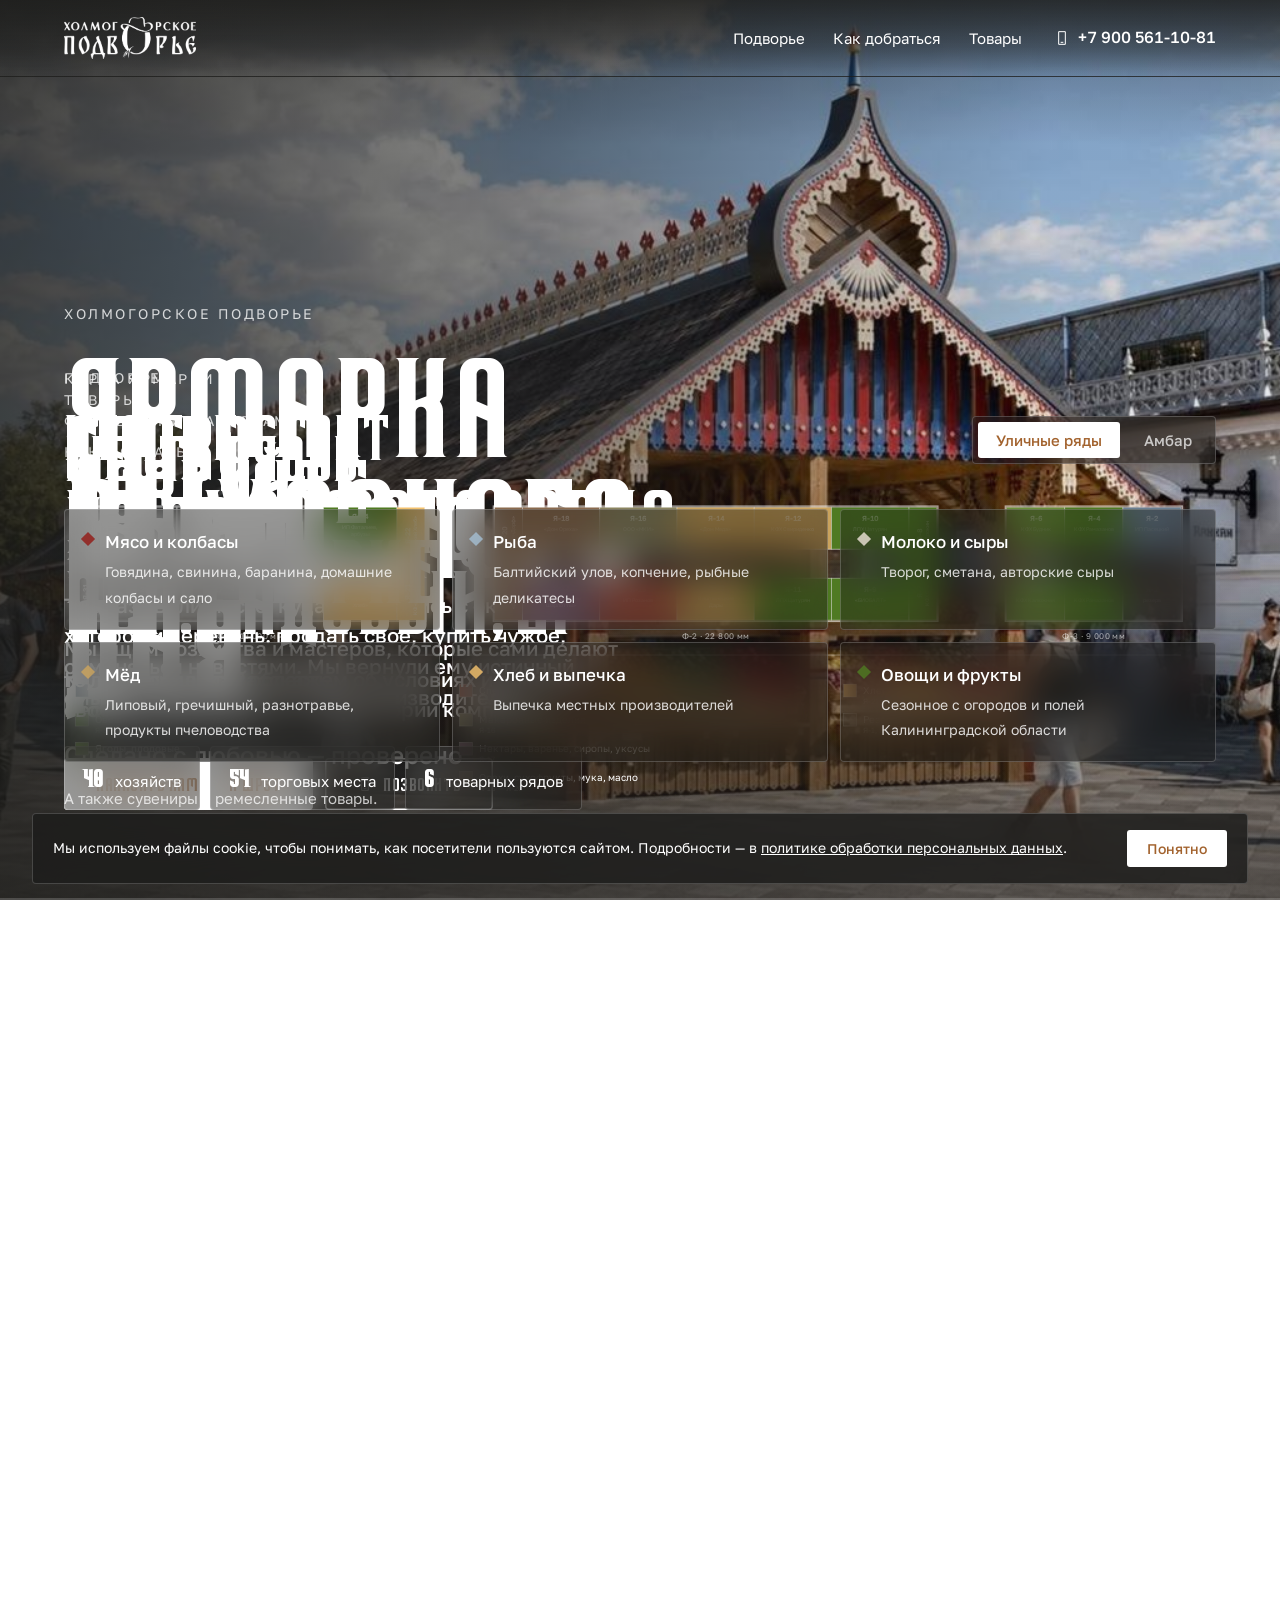
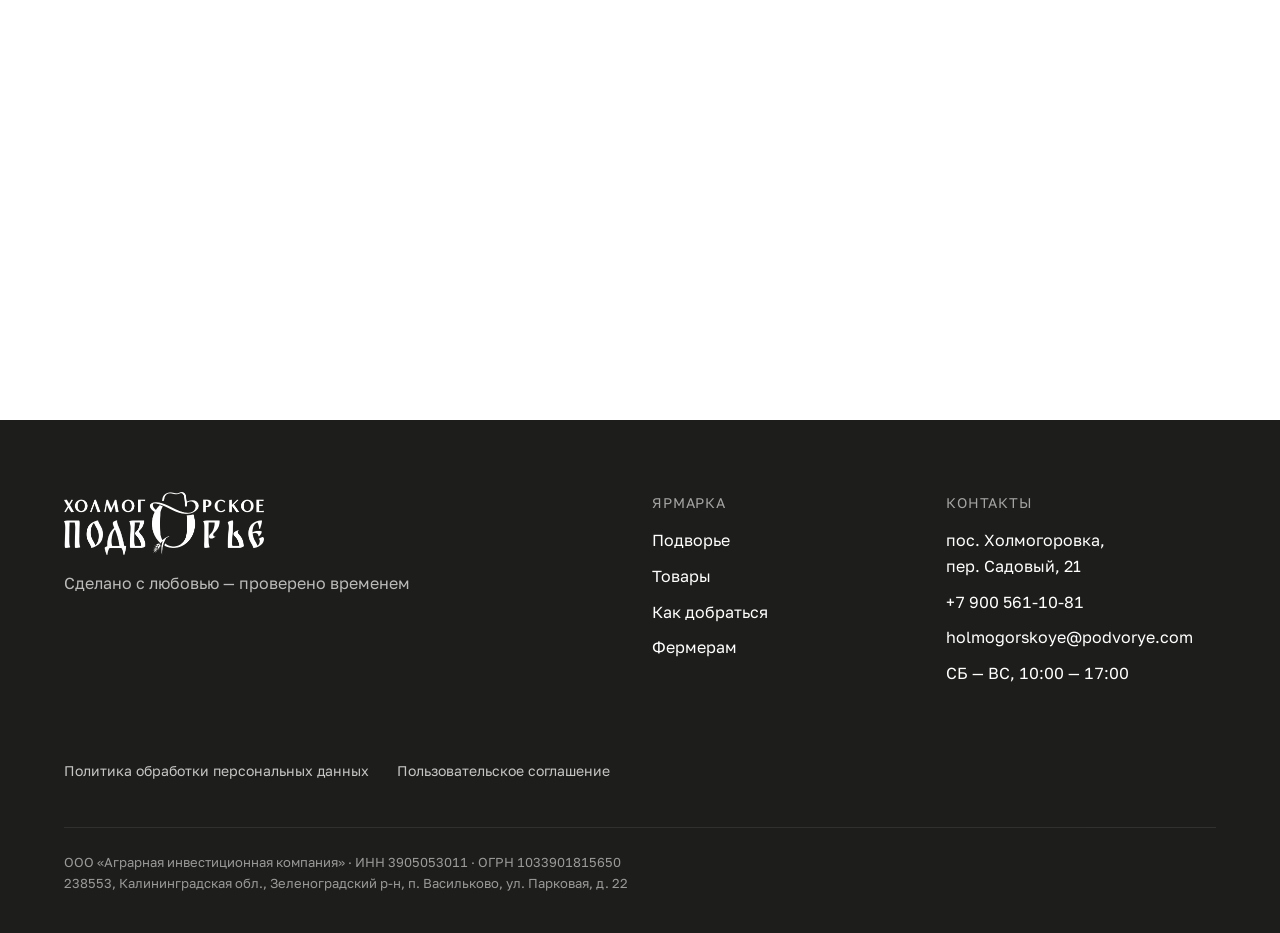
==== index.html @ decb7836 "Версии стилей и скрипта по содержимому файлов Браузер кеширует css и js, и после исправления путей к" ====
<!doctype html>
<html lang="ru">
<head>
<meta charset="utf-8">
<meta name="viewport" content="width=device-width, initial-scale=1">
<meta name="color-scheme" content="light">
<title>Ярмарка выходного дня в Холмогоровке — Холмогорское подворье</title>
<meta name="description" content="Открытие 28—30 августа. Далее по субботам, воскресеньям и в праздничные дни с 10:00 до 17:00. Мясо, рыба, сыры, мёд, хлеб и овощи от местных хозяйств. пос. Холмогоровка, пер. Садовый, 21. Бесплатная парковка на территории комплекса.">
<link rel="icon" href="assets/logo/web/mark.png">
<link rel="preload" as="font" type="font/woff2" href="assets/fonts/Mathison-Regular.woff2">
<link rel="preload" as="font" type="font/woff2" href="assets/fonts/GolosText-Regular.woff2">
<link rel="stylesheet" href="styles/main.css?v=a8e46a7c">
</head>
<body>

<svg xmlns="http://www.w3.org/2000/svg" style="display:none" aria-hidden="true">
<!-- Иконки «Холмогорского подворья». Сетка 24×24, только контур, штрих 1,5,
     срезы прямые, углы кратны 45° — геометрия наследует орнамент.
     Цвет наследуется от текста через currentColor. -->

<symbol id="i-route" viewBox="0 0 24 24"><path d="M12 3 21 20 12 16 3 20Z"/></symbol>

<symbol id="i-pin" viewBox="0 0 24 24"><path d="M12 2 18.5 8.5 12 15 5.5 8.5Z"/><path d="M12 15v7"/></symbol>

<symbol id="i-clock" viewBox="0 0 24 24"><circle cx="12" cy="12" r="9"/><path d="M12 6.5V12l4 2.5"/></symbol>

<symbol id="i-calendar" viewBox="0 0 24 24"><path d="M3.5 5.5h17v15h-17z"/><path d="M3.5 10.5h17M8 2.5v6M16 2.5v6"/></symbol>

<symbol id="i-parking" viewBox="0 0 24 24"><path d="M3.5 3.5h17v17h-17z"/><path d="M9.5 17.5V7h4l2.5 2.5-2.5 2.5h-4"/></symbol>

<symbol id="i-phone" viewBox="0 0 24 24"><path d="M7 2.5h10v19H7z"/><path d="M10 18.5h4"/></symbol>

<symbol id="i-canopy" viewBox="0 0 24 24"><path d="M2.5 10.5 12 3.5l9.5 7"/><path d="M5.5 10.5v10M18.5 10.5v10M2.5 20.5h19"/></symbol>

<symbol id="i-roof" viewBox="0 0 24 24"><path d="M2.5 11 12 3.5l9.5 7.5v10.5h-19z"/><path d="M9.5 21.5v-6h5v6"/></symbol>

<symbol id="i-snow" viewBox="0 0 24 24"><path d="M12 2.5v19M2.5 12h19M5.3 5.3l13.4 13.4M18.7 5.3 5.3 18.7"/></symbol>

<symbol id="i-arrow-down" viewBox="0 0 24 24"><path d="M12 3.5v17M5 13.5l7 7 7-7"/></symbol>

<symbol id="i-plus" viewBox="0 0 24 24"><path d="M12 5v14M5 12h14"/></symbol>

<symbol id="i-minus" viewBox="0 0 24 24"><path d="M5 12h14"/></symbol>

<symbol id="i-menu" viewBox="0 0 24 24"><path d="M3.5 7h17M3.5 12h17M3.5 17h17"/></symbol>

<symbol id="i-close" viewBox="0 0 24 24"><path d="M6 6l12 12M18 6 6 18"/></symbol>

<symbol id="i-check" viewBox="0 0 24 24"><path d="M4 12.5 9.5 18 20 6.5"/></symbol>

<symbol id="i-search" viewBox="0 0 24 24"><circle cx="10.5" cy="10.5" r="6.5"/><path d="M15.5 15.5 21 21"/></symbol>

</svg>

<a class="skip" href="#main">К содержанию</a>

<header class="header">
  <div class="wrap wrap--wide header__in">
    <a class="header__logo" href="#" aria-label="Холмогорское подворье, на главную">
      <img class="header__logo-dark" src="assets/logo/web/logo-full.png" width="132" height="42" alt="Холмогорское подворье">
      <img class="header__logo-light" src="assets/logo/web/logo-full-white.png" width="132" height="42" alt="" aria-hidden="true">
    </a>
    <nav class="header__nav" aria-label="Разделы">
      <a href="#about">Подворье</a>
      <a href="#route">Как добраться</a>
      <a href="#rows">Товары</a>
    </nav>
    <a class="header__tel num" href="tel:+79005611081"><svg class="i i--inline" aria-hidden="true"><use href="#i-phone"></use></svg>+7 900 561-10-81</a>
  </div>
</header>

<main id="main">

  <!-- Вся история — одна закреплённая сцена. Прокрутка ведёт видео и такты. -->
  <section class="stage" data-stage>
    <div class="stage__sticky">

      <div class="stage__media">
        <picture class="stage__still">
          <source media="(max-width: 767px)" srcset="assets/render/hero-still-portrait.jpg">
          <img src="assets/render/hero-still-1600.jpg" width="1600" height="900"
               alt="Уличные резные ряды Холмогорского подворья" fetchpriority="high">
        </picture>
        <picture class="stage__still stage__still--b">
          <source media="(max-width: 767px)" srcset="assets/render/still-b-portrait.jpg">
          <img src="assets/render/still-b-1600.jpg" width="1600" height="900"
               alt="" aria-hidden="true" loading="lazy">
        </picture>
        <video class="stage__video" data-video="0" muted playsinline preload="none"
               poster="assets/video/hero-rows-poster.jpg"
               data-mp4="assets/video/hero-rows.mp4"
               data-mp4-sm="assets/video/hero-rows-sm.mp4" aria-hidden="true"></video>
        <video class="stage__video" data-video="1" muted playsinline preload="none"
               poster="assets/video/rows-pan-poster.jpg"
               data-mp4="assets/video/rows-pan.mp4"
               data-mp4-sm="assets/video/rows-pan-sm.mp4" aria-hidden="true"></video>
      </div>
      <div class="stage__scrim" aria-hidden="true"></div>

      <div class="wrap grid beats">

<article class="beat beat--opening col-1-8" data-beat>
          <p class="label label--light">Холмогорское подворье</p>
          <h1 class="display beat__title beat__title--hero">Ярмарка<br>выходного<br>дня</h1>
          <p class="beat__lead beat__lead--hero">Сделано с любовью — проверено временем</p>
        </article>

        <article class="beat col-1-7" id="about" data-beat>
          <p class="label label--light">Подворье</p>
          <p class="display beat__title">Слово<br>из прошлого</p>
          <p class="beat__lead">Так называли место, куда съезжались с окрестных хуторов и деревень:
            продать своё, купить чужое, обменяться новостями. Мы вернули ему истинный смысл —
            здесь торгуют сами производители.</p>
          <ul class="chips">
            <li class="chip glass"><b class="num">40</b> хозяйств</li>
            <li class="chip glass"><b class="num">54</b> торговых места</li>
            <li class="chip glass"><b class="num">6</b> товарных рядов</li>
          </ul>
        </article>

        <article class="beat col-1-8" data-beat>
          <p class="label label--light">Открытие</p>
          <p class="display beat__title beat__title--hero num">28 — 30<br>августа</p>
          <p class="beat__lead">Пятница, суббота, воскресенье, с 10:00 до 17:00.<br>
            Далее — по субботам, воскресеньям и в праздничные дни.</p>
        </article>

        <article class="beat col-1-8" id="route" data-beat>
          <p class="label label--light">Как добраться</p>
          <p class="display beat__title">пос.&nbsp;Холмогоровка,<br>пер.&nbsp;Садовый,&nbsp;21</p>
          <p class="beat__lead">Калининградская область.<br>
            Бесплатная парковка на территории комплекса.</p>
          <div class="beat__cta">
            <a class="btn btn--light" href="https://yandex.ru/maps/?rtext=~54.783971,20.414005&amp;rtt=auto" target="_blank" rel="noopener"><svg class="i" aria-hidden="true"><use href="#i-route"></use></svg>Построить маршрут</a>
            <a class="btn btn--ghost num" href="tel:+79005611081"><svg class="i i--inline" aria-hidden="true"><use href="#i-phone"></use></svg>Позвонить</a>
          </div>
        </article>

        <article class="beat col-1-9" data-beat>
          <p class="label label--light">Где искать</p>
          <p class="display beat__title">Два<br>пространства</p>
          <div class="duo">
            <div class="duo__item glass">
              <svg class="i i--duo" aria-hidden="true"><use href="#i-canopy"></use></svg>
              <b>Уличные резные ряды</b>
              <span>Под навесом, на воздухе. Овощи и ягоды, мёд, хлеб, орехи, специи, масло.</span>
            </div>
            <div class="duo__item glass">
              <svg class="i i--duo" aria-hidden="true"><use href="#i-roof"></use></svg>
              <b>Амбар</b>
              <span>Крытый зал с холодильными витринами. Молоко и сыры, мясо, рыба. В любую погоду.</span>
            </div>
          </div>
        </article>

        <article class="beat col-1-12" id="rows" data-beat>
          <p class="label label--light">Товары</p>
          <p class="display beat__title beat__title--sm">Шесть рядов</p>
          <ul class="tiles">
            <li class="tile glass">
              <span class="tile__dot" style="background:#931b16"></span>
              <b>Мясо и колбасы</b>
              <span>Говядина, свинина, баранина, домашние колбасы и сало</span>
            </li>
            <li class="tile glass">
              <span class="tile__dot" style="background:#a4bdd1"></span>
              <b>Рыба</b>
              <span>Балтийский улов, копчение, рыбные деликатесы</span>
            </li>
            <li class="tile glass">
              <span class="tile__dot" style="background:#ece1d5"></span>
              <b>Молоко и сыры</b>
              <span>Творог, сметана, авторские сыры</span>
            </li>
            <li class="tile glass">
              <span class="tile__dot" style="background:#caa35d"></span>
              <b>Мёд</b>
              <span>Липовый, гречишный, разнотравье, продукты пчеловодства</span>
            </li>
            <li class="tile glass">
              <span class="tile__dot" style="background:#f3c16d"></span>
              <b>Хлеб и выпечка</b>
              <span>Выпечка местных производителей</span>
            </li>
            <li class="tile glass">
              <span class="tile__dot" style="background:#4f7a22"></span>
              <b>Овощи и фрукты</b>
              <span>Сезонное с огородов и полей Калининградской области</span>
            </li>
          </ul>
          <p class="beat__note">А также сувениры и ремесленные товары.</p>
        </article>

        <article class="beat col-1-12" id="map" data-beat>
          <div class="scheme__head">
            <div>
              <p class="label label--light">Карта ярмарки</p>
              <p class="display beat__title beat__title--sm">Кто где стоит</p>
            </div>
            <div class="switch" role="tablist" aria-label="Выбор схемы">
              <button class="switch__btn is-on" type="button" role="tab" aria-selected="true" data-scheme="street">Уличные ряды</button>
              <button class="switch__btn" type="button" role="tab" aria-selected="false" data-scheme="barn">Амбар</button>
            </div>
          </div>

          <div class="scheme is-on" data-pane="street">
<svg preserveAspectRatio="xMidYMid meet" xmlns="http://www.w3.org/2000/svg" viewBox="40 130 1980 560" class="scheme__svg" role="img">
<style>
.scheme__svg .stall{stroke:rgb(255 255 255 / 42%);stroke-width:1.5;}
.scheme__svg .num{fill:#fff;font-weight:700;font-size:14px;text-anchor:middle;}
.scheme__svg .nm{fill:#fff;font-size:10.5px;text-anchor:middle;}
.scheme__svg .leg{fill:#fff;font-size:17px;}
.scheme__svg .legR{fill:rgb(255 255 255 / 62%);font-size:13px;}
.scheme__svg .dim{fill:rgb(255 255 255 / 62%);font-size:14px;text-anchor:middle;letter-spacing:0.05em;}
</style>
<rect x="58" y="168" width="604" height="198" fill="none" stroke="rgb(255 255 255 / 55%)" stroke-width="2.5"/>
<rect x="108" y="242" width="504" height="50" fill="rgb(255 255 255 / 10%)" stroke="rgb(255 255 255 / 55%)" stroke-width="1"/>
<circle cx="360.0" cy="267.0" r="14" fill="none" stroke="rgb(255 255 255 / 55%)" stroke-width="1.5"/>
<text x="360.0" y="272.0" fill="rgb(255 255 255 / 55%)" font-size="15" font-weight="700" text-anchor="middle">1</text>
<rect class="stall" x="60" y="170" width="48" height="97.0" fill="rgb(255 255 255 / 14%)"/>
<g transform="rotate(-90 84 218.5)">
<text class="num" x="84" y="216.5" font-size="11">Я-32</text>
<text class="nm" x="84" y="229.5" font-size="8.5">резерв</text>
</g>
<rect class="stall" x="60" y="267.0" width="48" height="97.0" fill="rgb(255 255 255 / 14%)"/>
<g transform="rotate(-90 84 315.5)">
<text class="num" x="84" y="313.5" font-size="11">Я-31</text>
<text class="nm" x="84" y="326.5" font-size="8.5">резерв</text>
</g>
<rect class="stall" x="612" y="170" width="48" height="97.0" fill="#f3c16d"/>
<g transform="rotate(-90 636 218.5)">
<text class="num" x="636" y="216.5" font-size="11">Я-22</text>
<text class="nm" x="636" y="229.5" font-size="8.5">«Русский Хлеб»</text>
</g>
<rect class="stall" x="612" y="267.0" width="48" height="97.0" fill="#f3c16d"/>
<g transform="rotate(-90 636 315.5)">
<text class="num" x="636" y="313.5" font-size="11">Я-21</text>
<text class="nm" x="636" y="326.5" font-size="8.5">КФ «Богородская»</text>
</g>
<rect class="stall" x="108.0" y="170" width="126.0" height="72" fill="rgb(255 255 255 / 14%)"/>
<text class="num" x="171.0" y="194">Я-30</text>
<text class="nm" x="171.0" y="211">резерв</text>
<rect class="stall" x="234.0" y="170" width="126.0" height="72" fill="rgb(255 255 255 / 14%)"/>
<text class="num" x="297.0" y="194">Я-28</text>
<text class="nm" x="297.0" y="211">резерв</text>
<rect class="stall" x="360.0" y="170" width="126.0" height="72" fill="rgb(255 255 255 / 14%)"/>
<text class="num" x="423.0" y="194">Я-26</text>
<text class="nm" x="423.0" y="211">резерв</text>
<rect class="stall" x="486.0" y="170" width="126.0" height="72" fill="#4f7a22"/>
<text class="num" x="549.0" y="190">Я-24</text>
<text class="nm" x="549.0" y="207">ИП Фаталиев,</text>
<text class="nm" x="549.0" y="220">арбузы</text>
<rect class="stall" x="108.0" y="292" width="126.0" height="72" fill="rgb(255 255 255 / 14%)"/>
<text class="num" x="171.0" y="316">Я-29</text>
<text class="nm" x="171.0" y="333">резерв</text>
<rect class="stall" x="234.0" y="292" width="126.0" height="72" fill="rgb(255 255 255 / 14%)"/>
<text class="num" x="297.0" y="316">Я-27</text>
<text class="nm" x="297.0" y="333">резерв</text>
<rect class="stall" x="360.0" y="292" width="126.0" height="72" fill="rgb(255 255 255 / 14%)"/>
<text class="num" x="423.0" y="316">Я-25</text>
<text class="nm" x="423.0" y="333">резерв</text>
<rect class="stall" x="486.0" y="292" width="126.0" height="72" fill="#f3c16d"/>
<text class="num" x="549.0" y="312">Я-23</text>
<text class="nm" x="549.0" y="329">«Ковровский</text>
<text class="nm" x="549.0" y="342">Хлеб»</text>
<text class="dim" x="360.0" y="396">Ф-1 · 18 000 мм</text>
<rect x="778" y="168" width="764" height="198" fill="none" stroke="rgb(255 255 255 / 55%)" stroke-width="2.5"/>
<rect x="828" y="242" width="664" height="50" fill="rgb(255 255 255 / 10%)" stroke="rgb(255 255 255 / 55%)" stroke-width="1"/>
<circle cx="1160.0" cy="267.0" r="14" fill="none" stroke="rgb(255 255 255 / 55%)" stroke-width="1.5"/>
<text x="1160.0" y="272.0" fill="rgb(255 255 255 / 55%)" font-size="15" font-weight="700" text-anchor="middle">2</text>
<rect class="stall" x="780" y="170" width="48" height="97.0" fill="#8a6a4e"/>
<g transform="rotate(-90 804 218.5)">
<text class="num" x="804" y="216.5" font-size="11">Я-20</text>
<text class="nm" x="804" y="229.5" font-size="8.5">«МасленДорф»</text>
</g>
<rect class="stall" x="780" y="267.0" width="48" height="97.0" fill="#8a6a4e"/>
<g transform="rotate(-90 804 315.5)">
<text class="num" x="804" y="313.5" font-size="11">Я-19</text>
<text class="nm" x="804" y="326.5" font-size="8.5">«Дом Ореха»</text>
</g>
<rect class="stall" x="1492" y="170" width="48" height="97.0" fill="#4f7a22"/>
<g transform="rotate(-90 1516 218.5)">
<text class="num" x="1516" y="216.5" font-size="11">Я-8</text>
<text class="nm" x="1516" y="229.5" font-size="8.5">ИП Дрокин</text>
</g>
<rect class="stall" x="1492" y="267.0" width="48" height="97.0" fill="#4f7a22"/>
<g transform="rotate(-90 1516 315.5)">
<text class="num" x="1516" y="313.5" font-size="11">Я-7</text>
<text class="nm" x="1516" y="326.5" font-size="8.5">КФХ Серов</text>
</g>
<rect class="stall" x="828.0" y="170" width="132.8" height="72" fill="#8a6a4e"/>
<text class="num" x="894.4" y="194">Я-18</text>
<text class="nm" x="894.4" y="211">«Дом Ореха»</text>
<rect class="stall" x="960.8" y="170" width="132.8" height="72" fill="#8b8560"/>
<text class="num" x="1027.2" y="194">Я-16</text>
<text class="nm" x="1027.2" y="211">ООО «МКИ»</text>
<rect class="stall" x="1093.6" y="170" width="132.8" height="72" fill="#caa35d"/>
<text class="num" x="1160.0" y="194">Я-14</text>
<text class="nm" x="1160.0" y="211">«Дом Меда»</text>
<rect class="stall" x="1226.4" y="170" width="132.8" height="72" fill="#caa35d"/>
<text class="num" x="1292.8000000000002" y="194">Я-12</text>
<text class="nm" x="1292.8000000000002" y="211">КФХ Свириденко</text>
<rect class="stall" x="1359.2" y="170" width="132.8" height="72" fill="#4f7a22"/>
<text class="num" x="1425.6000000000001" y="194">Я-10</text>
<text class="nm" x="1425.6000000000001" y="211">ЛПХ Цатурян</text>
<rect class="stall" x="828.0" y="292" width="132.8" height="72" fill="#7a5a6e"/>
<text class="num" x="894.4" y="312">Я-17</text>
<text class="nm" x="894.4" y="329">«Хутор Долины</text>
<text class="nm" x="894.4" y="342">Шарлотты»</text>
<rect class="stall" x="960.8" y="292" width="132.8" height="72" fill="#a24b3a"/>
<text class="num" x="1027.2" y="316">Я-15</text>
<text class="nm" x="1027.2" y="333">ИП Розанов</text>
<rect class="stall" x="1093.6" y="292" width="132.8" height="72" fill="#caa35d"/>
<text class="num" x="1160.0" y="312">Я-13</text>
<text class="nm" x="1160.0" y="329">Виштынецкие</text>
<text class="nm" x="1160.0" y="342">Дары</text>
<rect class="stall" x="1226.4" y="292" width="132.8" height="72" fill="#4f7a22"/>
<text class="num" x="1292.8000000000002" y="316">Я-11</text>
<text class="nm" x="1292.8000000000002" y="333">ЛПХ Цатурян</text>
<rect class="stall" x="1359.2" y="292" width="132.8" height="72" fill="#4f7a22"/>
<text class="num" x="1425.6000000000001" y="316">Я-9</text>
<text class="nm" x="1425.6000000000001" y="333">«БИОБАЛТ»</text>
<text class="dim" x="1160.0" y="396">Ф-2 · 22 800 мм</text>
<rect x="1658" y="168" width="304" height="198" fill="none" stroke="rgb(255 255 255 / 55%)" stroke-width="2.5"/>
<rect x="1660" y="242" width="300" height="50" fill="rgb(255 255 255 / 10%)" stroke="rgb(255 255 255 / 55%)" stroke-width="1"/>
<circle cx="1810.0" cy="267.0" r="14" fill="none" stroke="rgb(255 255 255 / 55%)" stroke-width="1.5"/>
<text x="1810.0" y="272.0" fill="rgb(255 255 255 / 55%)" font-size="15" font-weight="700" text-anchor="middle">3</text>
<rect class="stall" x="1660.0" y="170" width="100.0" height="72" fill="#6b8f3a"/>
<text class="num" x="1710.0" y="194">Я-6</text>
<text class="nm" x="1710.0" y="211">КФХ Будник</text>
<rect class="stall" x="1760.0" y="170" width="100.0" height="72" fill="#4f7a22"/>
<text class="num" x="1810.0" y="194">Я-4</text>
<text class="nm" x="1810.0" y="211">КФХ Рамазанов</text>
<rect class="stall" x="1860.0" y="170" width="100.0" height="72" fill="#6b7f92"/>
<text class="num" x="1910.0" y="194">Я-2</text>
<text class="nm" x="1910.0" y="211">ИП Пасецкий</text>
<rect class="stall" x="1660.0" y="292" width="100.0" height="72" fill="#6b8f3a"/>
<text class="num" x="1710.0" y="316">Я-5</text>
<text class="nm" x="1710.0" y="333">КФХ Калюжная</text>
<rect class="stall" x="1760.0" y="292" width="100.0" height="72" fill="#4f7a22"/>
<text class="num" x="1810.0" y="316">Я-3</text>
<text class="nm" x="1810.0" y="333">КФХ Рамазанов</text>
<rect class="stall" x="1860.0" y="292" width="100.0" height="72" fill="rgb(255 255 255 / 14%)"/>
<text class="num" x="1910.0" y="316">Я-1</text>
<text class="nm" x="1910.0" y="333">резерв</text>
<text class="dim" x="1810.0" y="396">Ф-3 · 9 000 мм</text>
<line x1="60" y1="424" x2="1960" y2="424" stroke="rgb(255 255 255 / 55%)" stroke-width="1"/>
<text x="60" y="458" fill="rgb(255 255 255 / 55%)" font-size="18" font-weight="700" letter-spacing="0.06em">КАТЕГОРИИ</text>
<rect x="60" y="474" width="22" height="22" fill="#6b7f92" stroke="rgb(255 255 255 / 55%)"/>
<text class="leg" x="94" y="491">Сувениры, изделия из дерева</text>
<text class="legR" x="94" y="508">Я-2</text>
<rect x="60" y="524" width="22" height="22" fill="#4f7a22" stroke="rgb(255 255 255 / 55%)"/>
<text class="leg" x="94" y="541">Овощи, фрукты, грибы, бахчевые</text>
<text class="legR" x="94" y="558">Я-3 — Я-4, Я-7 — Я-11, Я-24</text>
<rect x="60" y="574" width="22" height="22" fill="#6b8f3a" stroke="rgb(255 255 255 / 55%)"/>
<text class="leg" x="94" y="591">Ягоды, плодовые</text>
<text class="legR" x="94" y="608">Я-5 — Я-6</text>
<rect x="60" y="624" width="22" height="22" fill="#caa35d" stroke="rgb(255 255 255 / 55%)"/>
<text class="leg" x="94" y="641">Мёд, продукты пчеловодства</text>
<text class="legR" x="94" y="658">Я-12 — Я-14</text>
<rect x="720" y="474" width="22" height="22" fill="#a24b3a" stroke="rgb(255 255 255 / 55%)"/>
<text class="leg" x="754" y="491">Специи</text>
<text class="legR" x="754" y="508">Я-15</text>
<rect x="720" y="524" width="22" height="22" fill="#8b8560" stroke="rgb(255 255 255 / 55%)"/>
<text class="leg" x="754" y="541">Макаронные изделия</text>
<text class="legR" x="754" y="558">Я-16</text>
<rect x="720" y="574" width="22" height="22" fill="#7a5a6e" stroke="rgb(255 255 255 / 55%)"/>
<text class="leg" x="754" y="591">Нектары, варенье, сиропы, уксусы</text>
<text class="legR" x="754" y="608">Я-17</text>
<rect x="720" y="624" width="22" height="22" fill="#8a6a4e" stroke="rgb(255 255 255 / 55%)"/>
<text class="leg" x="754" y="641">Орехи, сухофрукты, мука, масло</text>
<text class="legR" x="754" y="658">Я-18 — Я-20</text>
<rect x="1380" y="474" width="22" height="22" fill="#f3c16d" stroke="rgb(255 255 255 / 55%)"/>
<text class="leg" x="1414" y="491">Хлеб и кондитерские изделия</text>
<text class="legR" x="1414" y="508">Я-21 — Я-23</text>
<rect x="1380" y="524" width="22" height="22" fill="rgb(255 255 255 / 14%)" stroke="rgb(255 255 255 / 55%)"/>
<text class="leg" x="1414" y="541">Резерв</text>
<text class="legR" x="1414" y="558">Я-1, Я-25 — Я-32</text>
</svg>
          </div>
          <div class="scheme" data-pane="barn">
<svg preserveAspectRatio="xMidYMid meet" xmlns="http://www.w3.org/2000/svg" viewBox="40 130 1980 870" class="scheme__svg" role="img">
<style>
.scheme__svg .stall{stroke:rgb(255 255 255 / 42%);stroke-width:1.5;}
.scheme__svg .num{fill:#fff;font-weight:700;font-size:12px;text-anchor:middle;}
.scheme__svg .nm{fill:#fff;font-size:9px;text-anchor:middle;}
.scheme__svg .zone{fill:#fff;font-size:13px;font-weight:700;text-anchor:middle;letter-spacing:0.08em;}
.scheme__svg .leg{fill:#fff;font-size:17px;}
.scheme__svg .legR{fill:rgb(255 255 255 / 62%);font-size:13px;}
.scheme__svg .door{fill:#fff;font-size:12px;font-weight:700;text-anchor:middle;}
.scheme__svg .note{fill:rgb(255 255 255 / 62%);font-size:12px;text-anchor:middle;}
</style>
<rect x="80" y="200" width="1835" height="10" fill="rgb(255 255 255 / 55%)"/>
<rect x="80" y="620" width="70" height="10" fill="rgb(255 255 255 / 55%)"/>
<rect x="215" y="620" width="720" height="10" fill="rgb(255 255 255 / 55%)"/>
<rect x="1010" y="620" width="645" height="10" fill="rgb(255 255 255 / 55%)"/>
<rect x="1720" y="620" width="195" height="10" fill="rgb(255 255 255 / 55%)"/>
<rect x="80" y="200" width="10" height="430" fill="rgb(255 255 255 / 55%)"/>
<rect x="1905" y="200" width="10" height="140" fill="rgb(255 255 255 / 55%)"/>
<rect x="1905" y="440" width="10" height="190" fill="rgb(255 255 255 / 55%)"/>
<rect x="1760" y="210" width="145" height="410" fill="rgb(255 255 255 / 12%)" stroke="rgb(255 255 255 / 55%)" stroke-width="2.5"/>
<text class="note" x="1832.5" y="400">ЗАГРУЗОЧНАЯ,</text>
<text class="note" x="1832.5" y="418">ПОДСОБНЫЕ</text>
<text class="note" x="1832.5" y="436">(фрагмент 3)</text>
<rect x="90" y="210" width="240" height="120" fill="rgb(255 255 255 / 12%)" stroke="rgb(255 255 255 / 55%)" stroke-width="2"/>
<text class="note" x="210" y="265">САНУЗЛЫ</text>
<text class="note" x="210" y="283">(фрагмент 2)</text>
<rect x="304" y="346" width="12" height="12" fill="rgb(255 255 255 / 55%)"/>
<rect x="484" y="346" width="12" height="12" fill="rgb(255 255 255 / 55%)"/>
<rect x="664" y="346" width="12" height="12" fill="rgb(255 255 255 / 55%)"/>
<rect x="844" y="346" width="12" height="12" fill="rgb(255 255 255 / 55%)"/>
<rect x="1024" y="346" width="12" height="12" fill="rgb(255 255 255 / 55%)"/>
<rect x="1204" y="346" width="12" height="12" fill="rgb(255 255 255 / 55%)"/>
<rect x="1384" y="346" width="12" height="12" fill="rgb(255 255 255 / 55%)"/>
<rect x="1564" y="346" width="12" height="12" fill="rgb(255 255 255 / 55%)"/>
<rect x="304" y="462" width="12" height="12" fill="rgb(255 255 255 / 55%)"/>
<rect x="484" y="462" width="12" height="12" fill="rgb(255 255 255 / 55%)"/>
<rect x="664" y="462" width="12" height="12" fill="rgb(255 255 255 / 55%)"/>
<rect x="844" y="462" width="12" height="12" fill="rgb(255 255 255 / 55%)"/>
<rect x="1024" y="462" width="12" height="12" fill="rgb(255 255 255 / 55%)"/>
<rect x="1204" y="462" width="12" height="12" fill="rgb(255 255 255 / 55%)"/>
<rect x="1384" y="462" width="12" height="12" fill="rgb(255 255 255 / 55%)"/>
<rect x="1564" y="462" width="12" height="12" fill="rgb(255 255 255 / 55%)"/>
<text class="door" x="182" y="654">Д-2 · вход</text>
<path d="M 182 636 L 182 596 M 175 608 L 182 596 L 189 608" stroke="rgb(255 255 255 / 55%)" stroke-width="2.5" fill="none"/>
<text class="door" x="972" y="654">Д-3 · вход</text>
<path d="M 972 636 L 972 596 M 965 608 L 972 596 L 979 608" stroke="rgb(255 255 255 / 55%)" stroke-width="2.5" fill="none"/>
<text class="door" x="1687" y="654">Д-2 · вход</text>
<path d="M 1687 636 L 1687 596 M 1680 608 L 1687 596 L 1694 608" stroke="rgb(255 255 255 / 55%)" stroke-width="2.5" fill="none"/>
<path d="M 1951 390 L 1885 390 M 1899 383 L 1885 390 L 1899 397" stroke="rgb(255 255 255 / 55%)" stroke-width="2.5" fill="none"/>
<text class="door" x="1921" y="368">Вр-1 · загрузка</text>
<text class="note" x="66" y="420" transform="rotate(-90 66 420)">← торговый зал №1</text>
<rect class="stall" x="340.0" y="214" width="128.6" height="62" fill="#a4bdd1"/>
<text class="num" x="404.3" y="235">А-1</text>
<text class="nm" x="404.3" y="251">Экоферма</text>
<text class="nm" x="404.3" y="262">«Козья Горка»</text>
<rect class="stall" x="468.6" y="214" width="128.6" height="62" fill="#a4bdd1"/>
<text class="num" x="533.0" y="241">А-2</text>
<text class="nm" x="533.0" y="257">КФХ Филиппова</text>
<rect class="stall" x="597.3" y="214" width="128.6" height="62" fill="#a4bdd1"/>
<text class="num" x="661.6" y="241">А-3</text>
<text class="nm" x="661.6" y="257">КФХ Изотовы</text>
<rect class="stall" x="725.9" y="214" width="128.6" height="62" fill="#a4bdd1"/>
<text class="num" x="790.2" y="241">А-4</text>
<text class="nm" x="790.2" y="257">ИП Вольный</text>
<rect class="stall" x="854.5" y="214" width="128.6" height="62" fill="#a4bdd1"/>
<text class="num" x="918.9" y="235">А-5</text>
<text class="nm" x="918.9" y="251">«Залесский</text>
<text class="nm" x="918.9" y="262">Фермер»</text>
<rect class="stall" x="983.2" y="214" width="128.6" height="62" fill="#a4bdd1"/>
<text class="num" x="1047.5" y="241">А-6</text>
<text class="nm" x="1047.5" y="257">«ГусевМолоко»</text>
<rect class="stall" x="1111.8" y="214" width="128.6" height="62" fill="#a4bdd1"/>
<text class="num" x="1176.1" y="235">А-7</text>
<text class="nm" x="1176.1" y="251">Сыроварня</text>
<text class="nm" x="1176.1" y="262">«Чизариум»</text>
<rect class="stall" x="1240.5" y="214" width="128.6" height="62" fill="#a4bdd1"/>
<text class="num" x="1304.8" y="241">А-8</text>
<text class="nm" x="1304.8" y="257">«Мастер Сыр»</text>
<rect class="stall" x="1369.1" y="214" width="128.6" height="62" fill="#a4bdd1"/>
<text class="num" x="1433.4" y="241">А-9</text>
<text class="nm" x="1433.4" y="257">КФХ Заец</text>
<rect class="stall" x="1497.7" y="214" width="128.6" height="62" fill="#a4bdd1"/>
<text class="num" x="1562.0" y="241">А-10</text>
<text class="nm" x="1562.0" y="257">ИП Енгель</text>
<rect class="stall" x="1626.4" y="214" width="128.6" height="62" fill="#a4bdd1"/>
<text class="num" x="1690.7" y="235">А-11</text>
<text class="nm" x="1690.7" y="251">«Неманские</text>
<text class="nm" x="1690.7" y="262">Сады»</text>
<rect class="stall" x="225.0" y="554" width="141.0" height="62" fill="#931b16"/>
<text class="num" x="295.5" y="581">А-12</text>
<text class="nm" x="295.5" y="597">МК «Залесье»</text>
<rect class="stall" x="366.0" y="554" width="141.0" height="62" fill="#931b16"/>
<text class="num" x="436.5" y="575">А-13</text>
<text class="nm" x="436.5" y="591">Ферма</text>
<text class="nm" x="436.5" y="602">«Муромская»</text>
<rect class="stall" x="507.0" y="554" width="141.0" height="62" fill="#931b16"/>
<text class="num" x="577.5" y="581">А-14</text>
<text class="nm" x="577.5" y="597">ИП Гапяк</text>
<rect class="stall" x="648.0" y="554" width="141.0" height="62" fill="#931b16"/>
<text class="num" x="718.5" y="581">А-15</text>
<text class="nm" x="718.5" y="597">ИП Полозов</text>
<rect class="stall" x="789.0" y="554" width="141.0" height="62" fill="#931b16"/>
<text class="num" x="859.5" y="581">А-16</text>
<text class="nm" x="859.5" y="597">ИП Фомин</text>
<rect class="stall" x="1020.0" y="554" width="105.0" height="62" fill="#b02a24"/>
<text class="num" x="1072.5" y="581">А-17</text>
<text class="nm" x="1072.5" y="597">ИП Сокулина</text>
<rect class="stall" x="1125.0" y="554" width="105.0" height="62" fill="#5b8fa8"/>
<text class="num" x="1177.5" y="581">А-18</text>
<text class="nm" x="1177.5" y="597">ИП Кузьменко</text>
<rect class="stall" x="1230.0" y="554" width="105.0" height="62" fill="#5b8fa8"/>
<text class="num" x="1282.5" y="575">А-19</text>
<text class="nm" x="1282.5" y="591">ИП</text>
<text class="nm" x="1282.5" y="602">Мартынцовы</text>
<rect class="stall" x="1335.0" y="554" width="105.0" height="62" fill="#5b8fa8"/>
<text class="num" x="1387.5" y="575">А-20</text>
<text class="nm" x="1387.5" y="591">ИП</text>
<text class="nm" x="1387.5" y="602">Ковалевская</text>
<rect class="stall" x="1440.0" y="554" width="105.0" height="62" fill="#5b8fa8"/>
<text class="num" x="1492.5" y="575">А-21</text>
<text class="nm" x="1492.5" y="591">ИП</text>
<text class="nm" x="1492.5" y="602">Ковалевская</text>
<rect class="stall" x="1545.0" y="554" width="105.0" height="62" fill="#5b8fa8"/>
<text class="num" x="1597.5" y="581">А-22</text>
<text class="nm" x="1597.5" y="597">ИП Фомин</text>
<text class="zone" x="1050" y="188">МОЛОЧНАЯ ПРОДУКЦИЯ</text>
<text class="zone" x="578" y="712">МЯСО-КОЛБАСНЫЕ ИЗДЕЛИЯ</text>
<text class="zone" x="1335" y="712">СВЕЖЕЕ МЯСО · РЫБНАЯ ПРОДУКЦИЯ</text>
<line x1="60" y1="762" x2="1960" y2="762" stroke="rgb(255 255 255 / 55%)" stroke-width="1"/>
<text x="60" y="798" fill="rgb(255 255 255 / 55%)" font-size="18" font-weight="700" letter-spacing="0.06em">ЗОНЫ</text>
<rect x="60" y="822" width="22" height="22" fill="#a4bdd1" stroke="rgb(255 255 255 / 55%)"/>
<text class="leg" x="94" y="839">Молочная продукция, сыры</text>
<text class="legR" x="94" y="856">А-1 — А-11 · 11 мест · стена Г</text>
<rect x="60" y="876" width="22" height="22" fill="#931b16" stroke="rgb(255 255 255 / 55%)"/>
<text class="leg" x="94" y="893">Мясо-колбасные изделия, деликатесы</text>
<text class="legR" x="94" y="910">А-12 — А-16 · 5 мест · юг, левый сегмент</text>
<rect x="820" y="822" width="22" height="22" fill="#b02a24" stroke="rgb(255 255 255 / 55%)"/>
<text class="leg" x="854" y="839">Свежее мясо</text>
<text class="legR" x="854" y="856">А-17 · 1 место · юг, правый сегмент</text>
<rect x="820" y="876" width="22" height="22" fill="#5b8fa8" stroke="rgb(255 255 255 / 55%)"/>
<text class="leg" x="854" y="893">Рыба и морепродукты</text>
<text class="legR" x="854" y="910">А-18 — А-22 · 5 мест · юг, у загрузочной</text>
<text x="1960" y="798" fill="rgb(255 255 255 / 60%)" font-size="13" text-anchor="end">❄ Каждое место — холодильная витрина · ▪ — колонны каркаса</text>
</svg>
          </div>
        </article>

        <article class="beat col-1-7" id="join" data-beat>
          <p class="label label--light">Фермерам и мастерам</p>
          <p class="display beat__title">Торгуйте<br>на ярмарке</p>
          <p class="beat__lead">Мы ищем хозяйства и мастеров, которые сами делают то, что продают.
            Расскажем об условиях и покажем свободные места.</p>
          <div class="beat__cta">
            <a class="btn btn--light" href="mailto:holmogorskoye@podvorye.com">Написать нам</a>
          </div>
        </article>
      </div>

      <div class="stage__hint" aria-hidden="true"><svg class="i" aria-hidden="true"><use href="#i-arrow-down"></use></svg></div>
      <div class="stage__progress" aria-hidden="true"><span></span></div>
    </div>
  </section>

</main>

<footer class="footer">
  <div class="wrap wrap--wide grid">
    <div class="col-1-5">
      <img src="assets/logo/web/logo-full-white.png" width="200" height="63" alt="Холмогорское подворье">
      <p class="footer__slogan">Сделано с любовью — проверено временем</p>
    </div>
    <div class="col-7-9">
      <h3>Ярмарка</h3>
      <ul>
        <li><a href="#about">Подворье</a></li>
        <li><a href="#rows">Товары</a></li>
        <li><a href="#route">Как добраться</a></li>
        <li><a href="#join">Фермерам</a></li>
      </ul>
    </div>
    <div class="col-10-12">
      <h3>Контакты</h3>
      <ul>
        <li>пос.&nbsp;Холмогоровка, пер.&nbsp;Садовый, 21</li>
        <li><a class="num" href="tel:+79005611081">+7 900 561-10-81</a></li>
        <li><a href="mailto:holmogorskoye@podvorye.com">holmogorskoye@podvorye.com</a></li>
        <li class="num">СБ&nbsp;— ВС, 10:00&nbsp;— 17:00</li>
      </ul>
    </div>
    <div class="col-1-12 footer__docs">
      <a href="privacy.html">Политика обработки персональных данных</a>
      <a href="terms.html">Пользовательское соглашение</a>
    </div>
    <div class="col-1-12 footer__legal num">
      ООО «Аграрная инвестиционная компания» · ИНН 3905053011 · ОГРН 1033901815650<br>
      238553, Калининградская обл., Зеленоградский р-н, п.&nbsp;Васильково, ул.&nbsp;Парковая, д.&nbsp;22
    </div>
  </div>
</footer>

<a class="btn floater" id="floater" href="https://yandex.ru/maps/?rtext=~54.783971,20.414005&amp;rtt=auto" target="_blank" rel="noopener"><svg class="i" aria-hidden="true"><use href="#i-route"></use></svg>Построить маршрут</a>

<div class="cookie" id="cookie" hidden>
  <span>Мы используем файлы cookie, чтобы понимать, как посетители пользуются сайтом.
    Подробности — в <a href="privacy.html">политике обработки персональных данных</a>.</span>
  <button class="cookie__ok" type="button" id="cookie-ok">Понятно</button>
</div>

<script src="scripts/main.js?v=9642ff21" defer></script>
</body>
</html>
---- styles/main.css ----
@import url("tokens.css?v=07ad3186");

/* ============ база ============ */
*, *::before, *::after { box-sizing: border-box; }
body { margin: 0; }
html { -webkit-text-size-adjust: 100%; }

body {
  font-family: var(--f-text);
  font-size: var(--fs-body);
  line-height: 1.6;
  color: var(--c-black);
  background: var(--c-white);
  overflow-x: hidden;
}

img, svg { max-width: 100%; height: auto; display: block; }
h1, h2, h3 { margin: 0; font-weight: 400; }
p { margin: 0 0 1em; }
p:last-child { margin-bottom: 0; }
a { color: inherit; }

:focus-visible { outline: 2px solid var(--c-brown-text); outline-offset: 2px; }

.skip {
  position: absolute; left: -9999px;
  background: var(--c-white); color: var(--c-black);
  padding: 12px 20px; z-index: var(--z-modal);
}
.skip:focus { left: 8px; top: 8px; }

/* ============ сетка ============
   12 колонок на всю страницу. Композиция строится размещением в колонках,
   а не выравниванием по центру — отсюда асимметрия и воздух в нужных местах. */
.wrap {
  width: 100%;
  max-width: var(--container);
  margin-inline: auto;
  padding-inline: var(--gutter);
}

/* Шапка и футер идут по краю экрана, как и сцена: центрированный контейнер
   1240 px здесь создавал бы вторую, несовпадающую сетку. */
.wrap--wide {
  max-width: none;
  padding-inline: clamp(24px, 5vw, 96px);
}

.grid {
  display: grid;
  grid-template-columns: repeat(12, 1fr);
  grid-auto-columns: 0;  /* элемент без класса колонки не создаёт лишнюю дорожку */
  gap: 24px;
  align-items: start;
}

.col-1-5   { grid-column: 1 / 6; }
.col-1-6   { grid-column: 1 / 7; }
.col-1-7   { grid-column: 1 / 8; }
.col-1-8   { grid-column: 1 / 9; }
.col-1-9   { grid-column: 1 / 10; }
.col-1-12  { grid-column: 1 / -1; }
.col-7-9   { grid-column: 7 / 10; }
.col-7-12  { grid-column: 7 / -1; }
.col-8-12  { grid-column: 8 / -1; }
.col-9-12  { grid-column: 9 / -1; }
.col-10-12 { grid-column: 10 / -1; }

.stack > * + * { margin-top: 20px; }

/* ============ типографика ============ */
.display {
  font-family: var(--f-accent);
  text-transform: uppercase;
  line-height: 0.94;
  letter-spacing: 0.01em;
}

.label {
  font-size: 14px;
  letter-spacing: 0.18em;
  text-transform: uppercase;
  margin: 0 0 16px;
  color: var(--c-brown-text);
}
.label--light { color: rgb(255 255 255 / 78%); }

.section__title { font-size: var(--fs-h2); margin-bottom: 56px; }
.num { font-variant-numeric: tabular-nums; }
.note { font-size: 15px; opacity: 0.75; margin-top: 8px; }

/* ============ секции на плоском фоне ============ */
.section { padding-block: var(--section-gap); }
.section--cream { background: var(--c-cream); }

/* ============ орнамент ============ */
.orn {
  height: 24px;
  color: var(--c-brown);
  background-image: url("../assets/ornament/vertical/orn-v-02.png");
  background-repeat: repeat-x;
  background-size: auto 24px;
}
.orn.is-vector { background-image: none; }
.orn svg { display: block; width: 100%; height: 24px; }
.orn path {
  fill: none; stroke: currentColor; stroke-width: 1.5;
  stroke-linecap: butt; stroke-linejoin: miter;
}
.orn.is-stitching path {
  transition: stroke-dashoffset var(--t-draw) var(--e-soft);
  stroke-dashoffset: 0 !important;
}

/* ============ кнопки ============ */
.btn {
  display: inline-flex;
  align-items: center;
  gap: 10px;
  min-height: 52px;
  padding: 0 32px;
  border: none;
  border-radius: var(--radius);
  font-family: var(--f-accent);
  font-size: 18px;
  letter-spacing: 0.03em;
  text-transform: uppercase;
  text-decoration: none;
  cursor: pointer;
  background: var(--c-brown-text);
  color: var(--c-white);
  transition: background var(--t-fast) var(--e-soft), transform var(--t-instant) var(--e-soft);
}
.btn:hover { background: var(--c-brown-hover); }
.btn:active { transform: scale(0.98); }
.btn--ghost {
  background: transparent; color: currentColor;
  box-shadow: inset 0 0 0 1.5px currentColor;
}
.btn--ghost:hover { background: rgb(255 255 255 / 14%); }
.btn--light { background: var(--c-white); color: var(--c-brown-text); }
.btn--light:hover { background: #f2e6d6; }

/* ============ иконки ============ */
.i {
  width: var(--icon-md); height: var(--icon-md);
  flex: none; fill: none;
  stroke: currentColor; stroke-width: var(--icon-stroke);
  stroke-linecap: butt; stroke-linejoin: miter;
}
.i--inline { width: var(--icon-sm); height: var(--icon-sm); display: inline-block; vertical-align: -2px; }
.i--k { width: var(--icon-sm); height: var(--icon-sm); display: inline-block; vertical-align: -2px; margin-right: 8px; }
.i--space { width: var(--icon-lg); height: var(--icon-lg); margin-bottom: 16px; color: var(--c-brown-text); }

/* ============ шапка ============ */
.header {
  position: fixed;
  top: 0; left: 0; right: 0;
  z-index: var(--z-header);
  color: var(--c-white);
  background: transparent;
  border-bottom: 1px solid transparent;
  transition: background var(--t-base) var(--e-soft), color var(--t-base) var(--e-soft),
              border-color var(--t-base) var(--e-soft);
}
/* Собственная подложка: белый текст должен читаться над любым кадром,
   в том числе над светлым небом. Плотность подобрана замером контраста. */
.header:not(.is-solid) {
  background: linear-gradient(to bottom, rgb(29 29 27 / 78%) 0%, rgb(29 29 27 / 40%) 62%, rgb(29 29 27 / 0%) 100%);
}
.header.is-solid {
  color: var(--c-black);
  background: rgb(255 255 255 / 88%);
  backdrop-filter: blur(14px) saturate(140%);
  border-bottom-color: rgb(29 29 27 / 12%);
}
.header__in { display: flex; align-items: center; gap: 32px; min-height: 76px; }
.header__logo { position: relative; display: block; }
.header__logo img { width: 132px; transition: opacity var(--t-base) var(--e-soft); }
.header__logo-light { position: absolute; inset: 0; }
.header.is-solid .header__logo-light { opacity: 0; }
.header:not(.is-solid) .header__logo-dark { opacity: 0; }
.header__nav { display: flex; gap: 28px; margin-left: auto; font-size: 15px; }
.header__nav a { text-decoration: none; }
.header__nav a:hover { opacity: 0.7; }
.header__tel {
  display: inline-flex; align-items: center; gap: 8px;
  font-weight: 500; text-decoration: none; white-space: nowrap;
}

/* ============ сцена: вся страница ============
   Одна закреплённая сцена во весь экран. Прокрутка ведёт видео и такты:
   один экран прокрутки — один такт. Ниже сцены только футер. */
.stage { position: relative; }
.stage__sticky {
  position: relative;
  min-height: 100dvh;
  display: grid;
  overflow: hidden;
}
.stage.is-live { }
.stage.is-live .stage__sticky { position: sticky; top: 0; height: 100dvh; }

.stage__media { position: absolute; inset: 0; overflow: hidden; background: var(--c-black); }
.stage__media img,
.stage__video {
  position: absolute; inset: 0;
  width: 100%; height: 100%;
  object-fit: cover;
}
.stage__video { opacity: 0; transition: opacity 420ms var(--e-soft); }
.stage__video.is-on { opacity: 1; }
.stage.is-live .stage__still { opacity: 0; transition: opacity 420ms var(--e-soft); }

/* Второй кадр — для узких экранов, где видео не грузится: на второй половине
   истории фон меняется, иначе восемь тактов идут на одной картинке. */
.stage__still--b { opacity: 0; transition: opacity 600ms var(--e-soft); }
.stage.is-second .stage__still--b { opacity: 1; }
.stage.is-live .stage__still--b { display: none; }

/* Затемнение: плотное слева и снизу, где лежит текст; кадр справа остаётся живым. */
.stage__scrim {
  position: absolute; inset: 0;
  background:
    linear-gradient(to right, rgb(29 29 27 / 80%) 0%, rgb(29 29 27 / 52%) 42%, rgb(29 29 27 / 8%) 82%),
    linear-gradient(to top, rgb(29 29 27 / 62%) 0%, rgb(29 29 27 / 0%) 46%),
    linear-gradient(to bottom, rgb(29 29 27 / 46%) 0%, rgb(29 29 27 / 0%) 16%);
}

/* Сцена живёт во всю ширину экрана: контейнер 1240 здесь только зажимал бы
   композицию. Сетка считается от края с полем, поэтому левая половина
   действительно работает целиком. */
.beats {
  position: relative;
  align-self: end;              /* история стоит на левом нижнем углу кадра */
  align-items: end;             /* и каждый такт тоже: короткие не висят вверху */
  max-width: none;
  padding-inline: clamp(24px, 5vw, 96px);
  padding-block: 112px clamp(72px, 10vh, 132px);
  color: var(--c-white);
  column-gap: clamp(16px, 2vw, 32px);
}
.stage.is-live .beat {
  grid-row: 1;
  opacity: 0;
  transform: translateY(28px);
  transition: opacity 420ms var(--e-soft), transform 520ms var(--e-soft);
  pointer-events: none;
}
.stage.is-live .beat.is-on { opacity: 1; transform: none; pointer-events: auto; }
/* Без скрипта — такты идут обычной колонкой, каждый на своём экране. */
.stage:not(.is-live) .beat { padding-block: 10vh; }

.beat__mark { width: 72px; margin-bottom: 28px; }
.beat__title {
  font-family: var(--f-accent);
  text-transform: uppercase;
  font-size: clamp(2.75rem, 7vw, 7rem);
  line-height: 0.9;
  letter-spacing: 0.01em;
  margin: 0 0 24px;
}
/* Заглавные такты набираются крупно: заголовок держит весь левый край кадра. */
.beat__title--hero {
  font-size: clamp(3.25rem, 11vw, 12rem);
  line-height: 0.86;
  margin-bottom: 32px;
}
.beat__title--sm { font-size: clamp(2.25rem, 5vw, 4.5rem); }
.beat__lead {
  font-size: clamp(1.125rem, 1.6vw, 1.5rem);
  font-weight: 500; line-height: 1.5; margin: 0; max-width: 44ch;
}
.beat__lead--hero { font-size: clamp(1.1875rem, 1.9vw, 1.75rem); max-width: 34ch; }
.beat__note { font-size: 15px; opacity: 0.75; margin-top: 24px; max-width: 60ch; }
.beat__cta { display: flex; flex-wrap: wrap; gap: 12px; margin-top: 32px; }

/* ============ стекло ============
   Полупрозрачная подложка с размытием: данные читаются поверх кадра,
   но кадр остаётся виден — сцена не распадается на экран и карточки. */
.glass {
  background: rgb(29 29 27 / 46%);
  backdrop-filter: blur(18px) saturate(130%);
  border: 1px solid rgb(255 255 255 / 20%);
  border-radius: var(--radius);
}

.chips { display: flex; flex-wrap: wrap; gap: 10px; list-style: none; margin: 32px 0 0; padding: 0; }
.chip { padding: 12px 18px; font-size: 15px; }
.chip b { font-family: var(--f-accent); font-size: 24px; margin-right: 8px; }

.duo { display: grid; grid-template-columns: 1fr 1fr; gap: 16px; margin-top: 8px; }
.duo__item { padding: 24px; }
.duo__item b { display: block; font-weight: 500; font-size: var(--fs-h3); margin: 4px 0 8px; }
.duo__item span { font-size: 15px; opacity: 0.85; }
.i--duo { width: var(--icon-lg); height: var(--icon-lg); }

/* Карта арендаторов встроена в страницу вектором: схема переведена
   в палитру сцены, поэтому лежит прямо на кадре, а не картинкой на подложке. */
.scheme__head {
  display: flex;
  flex-wrap: wrap;
  align-items: flex-end;
  justify-content: space-between;
  gap: 16px;
  margin-bottom: 20px;
}
.scheme__head .beat__title { margin-bottom: 0; }

.switch { display: flex; gap: 6px; padding: 5px; border-radius: var(--radius); background: rgb(29 29 27 / 46%); backdrop-filter: blur(18px) saturate(130%); border: 1px solid rgb(255 255 255 / 20%); }
.switch__btn {
  border: none;
  background: transparent;
  color: rgb(255 255 255 / 72%);
  font-family: var(--f-text);
  font-size: 15px;
  font-weight: 500;
  padding: 9px 18px;
  border-radius: 3px;
  cursor: pointer;
  transition: background var(--t-fast) var(--e-soft), color var(--t-fast) var(--e-soft);
}
.switch__btn:hover { color: var(--c-white); }
.switch__btn.is-on { background: var(--c-white); color: var(--c-brown-text); }

.scheme { display: none; overflow-x: auto; }
.scheme.is-on { display: block; }
.scheme__svg { width: 100%; height: auto; min-width: 760px; display: block; }

.tiles {
  display: grid; grid-template-columns: repeat(3, 1fr);
  gap: 12px; list-style: none; margin: 0; padding: 0;
}
.tile { padding: 18px 20px 18px 40px; position: relative; }
.tile__dot {
  position: absolute; left: 18px; top: 24px;
  width: 10px; height: 10px; transform: rotate(45deg);
}
.tile b { display: block; font-weight: 500; font-size: 17px; margin-bottom: 4px; }
.tile span { font-size: 14px; opacity: 0.82; line-height: 1.45; }

.stage__hint {
  position: absolute;
  right: clamp(24px, 5vw, 96px);
  bottom: 30px;
  color: var(--c-white); opacity: 0.7;
}
.stage__hint .i { width: var(--icon-lg); height: var(--icon-lg); }
.stage.is-past-hint .stage__hint { opacity: 0; transition: opacity var(--t-fast) var(--e-soft); }

/* Тонкая полоса прогресса истории — заменяет привычный «сколько ещё листать». */
.stage__progress {
  position: absolute; left: 0; right: 0; bottom: 0;
  height: 2px; background: rgb(255 255 255 / 18%);
}
.stage__progress span {
  display: block; height: 100%; width: 0;
  background: var(--c-white);
  transition: width 120ms linear;
}
.stage:not(.is-live) .stage__progress,
.stage:not(.is-live) .stage__hint { display: none; }

/* ============ фермерам ============ */
.join { background: var(--c-brown-text); color: var(--c-white); }
.join .label { color: rgb(255 255 255 / 78%); }
.join a { color: var(--c-white); }
.join__contacts { font-size: var(--fs-lead); }

/* ============ футер ============ */
.footer { background: var(--c-black); color: var(--c-white); padding-block: 72px 40px; }
.footer img { width: 200px; }
.footer__slogan { margin-top: 16px; opacity: 0.7; }
.footer h3 { font-size: 14px; letter-spacing: 0.06em; text-transform: uppercase; opacity: 0.6; margin-bottom: 14px; }
.footer ul { list-style: none; margin: 0; padding: 0; }
.footer li { margin-bottom: 10px; }
.footer a { text-decoration: none; }
.footer a:hover { text-decoration: underline; }
.footer__docs {
  display: flex;
  flex-wrap: wrap;
  gap: 8px 28px;
  margin-top: 40px;
  font-size: 14px;
  opacity: 0.75;
}
.footer__legal {
  margin-top: 20px; padding-top: 24px;
  border-top: var(--border-soft-dark);
  font-size: 13px; opacity: 0.55; line-height: 1.6;
}

/* ============ уведомление о куки ============ */
.cookie {
  position: fixed;
  left: clamp(16px, 4vw, 32px);
  right: clamp(16px, 4vw, 32px);
  bottom: 16px;
  z-index: var(--z-popover);
  display: none;
  align-items: center;
  justify-content: space-between;
  gap: 16px;
  padding: 16px 20px;
  color: var(--c-white);
  font-size: 14px;
  background: rgb(29 29 27 / 82%);
  backdrop-filter: blur(18px) saturate(130%);
  border: 1px solid rgb(255 255 255 / 18%);
  border-radius: var(--radius);
}
.cookie.is-on { display: flex; }
.cookie a { color: var(--c-white); }
.cookie__ok {
  flex: none;
  border: none;
  border-radius: 3px;
  padding: 10px 20px;
  font-family: var(--f-text);
  font-size: 14px;
  font-weight: 500;
  color: var(--c-brown-text);
  background: var(--c-white);
  cursor: pointer;
}

/* ============ плавающая кнопка ============ */
/* Кнопка стоит у правого края, а не по центру: текст тактов прижат влево,
   и центрированная кнопка садилась прямо на заголовок. */
.floater {
  position: fixed;
  right: clamp(16px, 4vw, 28px);
  bottom: 16px;
  z-index: var(--z-float);
  display: none;
  opacity: 0;
  transform: translateY(80px);
  transition: transform var(--t-base) var(--e-out), opacity var(--t-base) var(--e-out);
}
.floater.is-on { transform: none; opacity: 1; }

/* ============ появление ============ */
.reveal { opacity: 0; transform: translateY(16px); }
.reveal.is-in {
  opacity: 1; transform: none;
  transition: opacity var(--t-enter) var(--e-out), transform var(--t-enter) var(--e-out);
}

/* ============ адаптив ============
   На узких экранах прокрутка не ведёт видео: перемотка там дорогая, а трафик
   и батарея дороже эффекта. Вместо этого кадр стоит на месте, а такты
   проезжают поверх — каждый на своём экране. Ощущение истории сохраняется. */

@media (max-width: 1023px) {
  .grid { gap: 20px; }
  .col-1-5, .col-1-6, .col-1-7, .col-1-8, .col-1-9,
  .col-7-9, .col-7-12, .col-8-12, .col-9-12, .col-10-12 { grid-column: 1 / -1; }

  /* Перемотка по прокрутке работает и здесь: сцена закрепляется, такты
     сменяются поверх кадра — как на десктопе, только компактнее. */
  .stage.is-live .stage__sticky {
    position: sticky; top: 0; height: 100dvh;
    display: grid; align-content: end;
  }
  .stage.is-live .beats { display: grid; padding-block: 96px clamp(88px, 14vh, 132px); }
  .stage.is-live .beat {
    grid-row: 1;
    min-height: 0;
    padding-block: 0;
    scroll-snap-align: none;
  }
  .stage.is-live .stage__media,
  .stage.is-live .stage__scrim { position: absolute; z-index: auto; }

  /* Запасной вариант, когда перемотка не включилась: одно видео крутится
     фоном петлёй. */
  .stage.is-loop .stage__video.is-on { display: block; opacity: 1; }
  .stage.is-loop .stage__still,
  .stage.is-loop .stage__still--b { opacity: 0; }

  /* Кадр закреплён за окном, такты идут поверх него. */
  .stage__sticky { min-height: auto; padding: 0; display: block; }
  .stage__media { position: fixed; inset: 0; z-index: -2; }
  .stage__scrim {
    position: fixed;
    inset: 0;
    z-index: -1;
    background:
      linear-gradient(to top, rgb(29 29 27 / 84%) 0%, rgb(29 29 27 / 48%) 46%, rgb(29 29 27 / 18%) 100%),
      linear-gradient(to bottom, rgb(29 29 27 / 62%) 0%, rgb(29 29 27 / 0%) 22%);
  }

  .beats {
    display: block;
    align-self: auto;
    /* тот же отступ, что у шапки и футера, — иначе текст и логотип
       стоят на разных вертикалях */
    padding: 0 clamp(24px, 5vw, 96px);
    scroll-snap-type: y proximity;
  }
  .beat {
    min-height: 100dvh;
    display: flex;
    flex-direction: column;
    justify-content: flex-end;
    padding-block: 104px clamp(72px, 12vh, 120px);
    /* Прилипание по верху, а не по низу: такт с шестью рядами выше экрана,
       и при выравнивании по низу у него срезало заголовок. */
    scroll-snap-align: start;
  }
  .stage:not(.is-live) .beat + .beat { margin-top: 0; }

  .beat__title { font-size: clamp(2.5rem, 8vw, 4.5rem); }
  .beat__title--hero { font-size: clamp(3rem, 12vw, 6.5rem); }
  .beat__title--sm { font-size: clamp(2rem, 6.5vw, 3.5rem); }
  .beat__lead { font-size: clamp(1.0625rem, 2.4vw, 1.25rem); max-width: none; }
  .beat__lead--hero { font-size: clamp(1.125rem, 3vw, 1.5rem); }

  .tiles { grid-template-columns: repeat(2, 1fr); }
  .duo { grid-template-columns: 1fr; }
  .scheme__head { flex-direction: column; align-items: flex-start; }

  .stage__hint, .stage__progress { display: none; }

  /* Меню в шапке на планшете ломается на две строки — убираем его:
     все разделы всё равно проходят подряд, а навигация нужна на десктопе. */
  .header__nav { display: none; }
  .header__in { justify-content: space-between; }

  /* Такты проезжают прямо под шапкой, и сквозь градиент текст сливался
     с логотипом. На узких экранах шапка плотная — читаемость важнее эффекта. */
  .header:not(.is-solid) {
    background: rgb(29 29 27 / 82%);
    backdrop-filter: blur(14px) saturate(130%);
    border-bottom-color: rgb(255 255 255 / 12%);
  }
  /* Кнопка маршрута под большим пальцем нужна и на планшете. */
  .floater { display: inline-flex; }
}

@media (max-width: 767px) {
  /* Меню скрыто, и его margin-left: auto больше не отодвигает телефон вправо —
     разводим логотип и номер по краям явно. */
  .header__in { min-height: 60px; gap: 12px; justify-content: space-between; }
  .header__logo img { width: 116px; }
  .header__tel { font-size: 14px; }

  .beat { padding-block: 88px clamp(88px, 14vh, 120px); }
  /* В режиме перемотки такт не может расти выше экрана, а шесть плиток
     в столбик в него не помещаются — ставим в две колонки. */
  .tiles { grid-template-columns: 1fr 1fr; gap: 8px; }
  .tile { padding: 12px 12px 12px 30px; }
  .tile b { font-size: 15px; margin-bottom: 2px; }
  .tile span { font-size: 12.5px; line-height: 1.35; }
  .tile__dot { left: 12px; top: 17px; width: 8px; height: 8px; }
  .chips { gap: 8px; }
  .chip { font-size: 14px; padding: 10px 14px; }
  .chip b { font-size: 20px; }
  .beat__cta { flex-direction: column; align-items: stretch; }
  .beat__cta .btn { width: 100%; justify-content: center; }

  .floater { padding: 0 20px; min-height: 48px; font-size: 16px; }
  .cookie { flex-direction: column; align-items: stretch; text-align: left; bottom: 76px; }
  .cookie__ok { width: 100%; }

  /* Схема слишком мелкая для телефона: показываем её с горизонтальной
     прокруткой внутри своей области и подсказываем, что её можно листать. */
  .scheme { position: relative; -webkit-overflow-scrolling: touch; }
  .scheme__svg { min-width: 900px; }
  .scheme::after {
    content: "";
    position: absolute; top: 0; right: 0; bottom: 0; width: 48px;
    pointer-events: none;
    background: linear-gradient(to right, rgb(29 29 27 / 0%), rgb(29 29 27 / 55%));
  }
  .switch { width: 100%; }
  .switch__btn { flex: 1; padding: 10px 12px; font-size: 14px; }

  .footer { padding-block: 56px 32px; }
  .footer img { width: 168px; }
}

/* Самые узкие экраны: в режиме перемотки такт не растёт, поэтому у плотного
   такта «Товары» убираем описания — остаются названия и цветные метки. */
@media (max-width: 400px), (max-height: 740px) {
  .stage.is-live .beats { padding-block: 84px 76px; }
  .stage.is-live .tile span { display: none; }
  .stage.is-live .tile { padding: 12px 12px 12px 28px; }
  .stage.is-live .beat__note { margin-top: 16px; font-size: 13px; }
  /* «Два пространства» на низком экране: иконка меньше, поля плотнее. */
  .stage.is-live .duo { gap: 8px; }
  .stage.is-live .duo__item { padding: 14px 16px; }
  .stage.is-live .duo__item b { font-size: 16px; margin: 2px 0 4px; }
  .stage.is-live .duo__item span { font-size: 13px; line-height: 1.4; }
  .stage.is-live .i--duo { width: 22px; height: 22px; }
  .stage.is-live .chip { padding: 9px 13px; font-size: 13px; }
  .stage.is-live .chip b { font-size: 19px; }
}

/* Планшет: две колонки там, где на телефоне одна, и крупнее шрифт. */
@media (min-width: 768px) and (max-width: 1023px) {
  .beat { padding-block: 112px clamp(80px, 12vh, 128px); }
  .tiles { grid-template-columns: repeat(2, 1fr); }
  .duo { grid-template-columns: 1fr 1fr; }
  .beat__cta { flex-direction: row; }
  .beat__cta .btn { width: auto; }
}
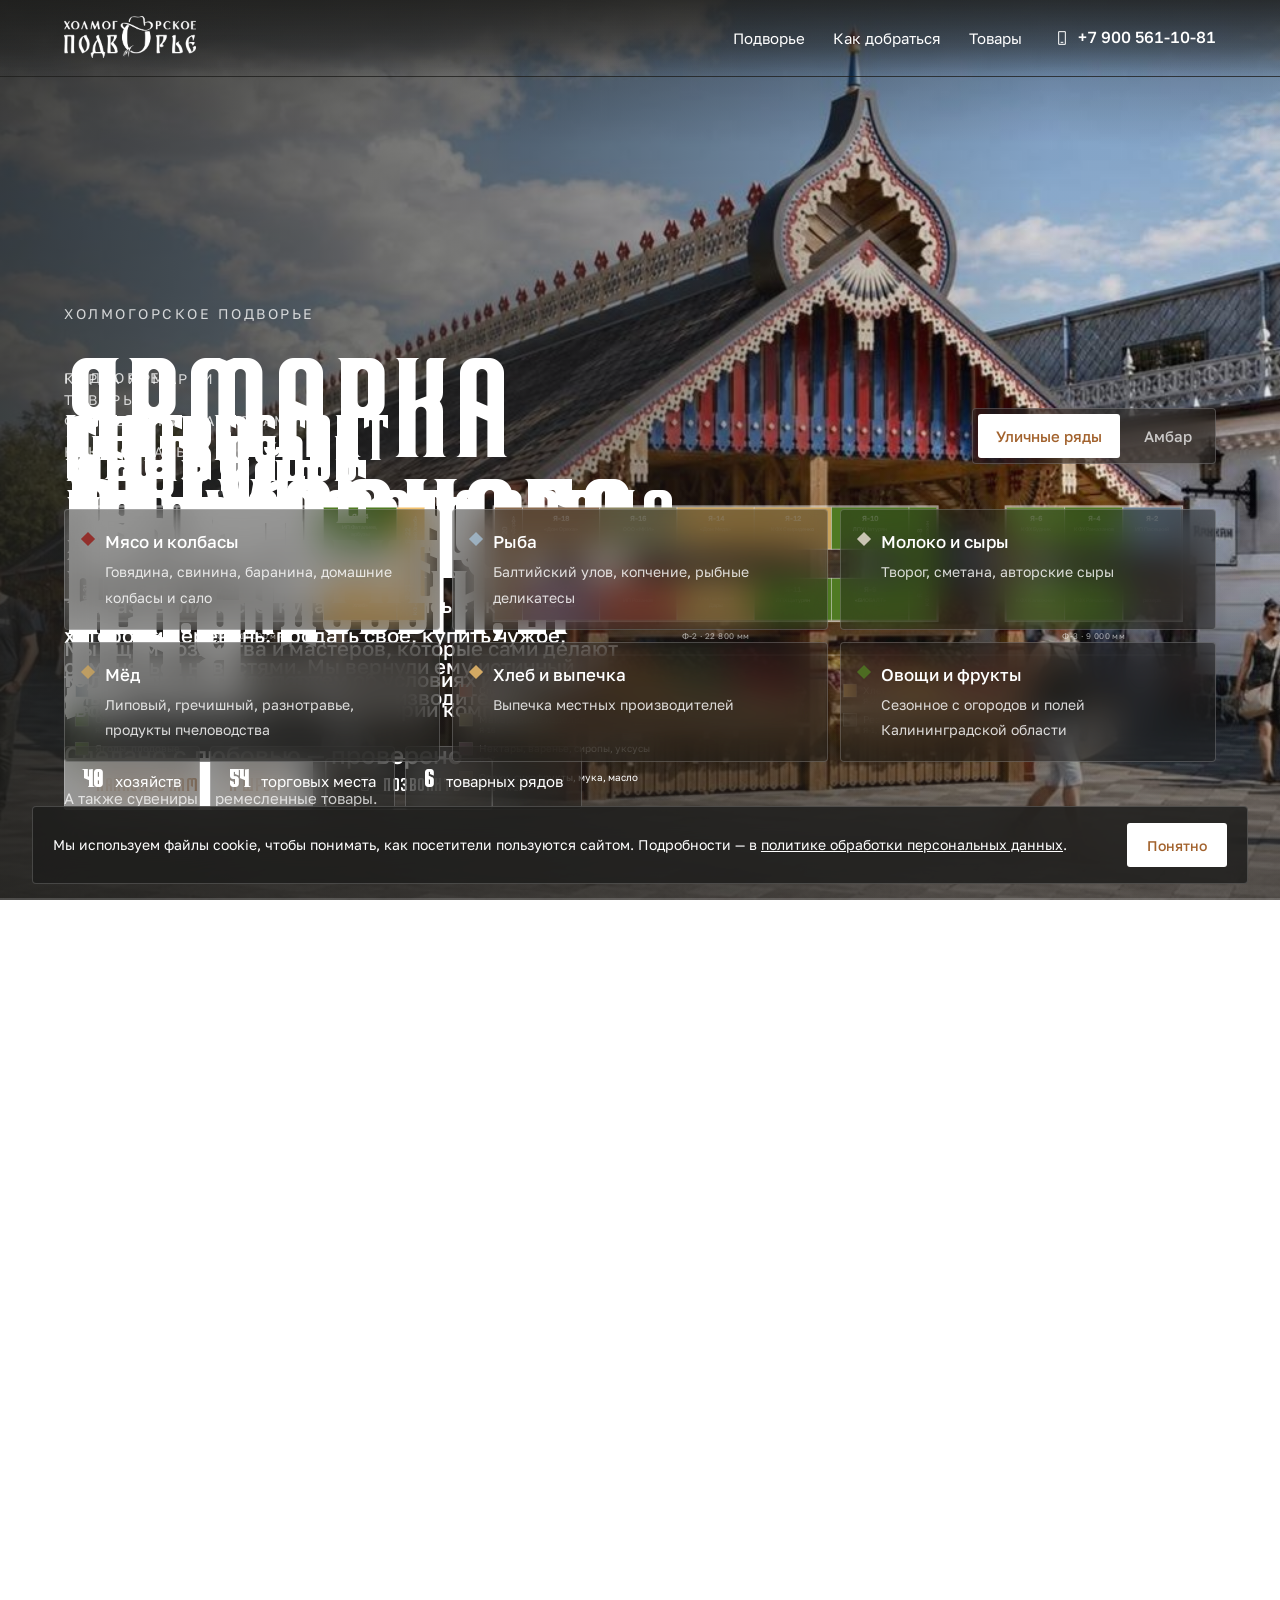
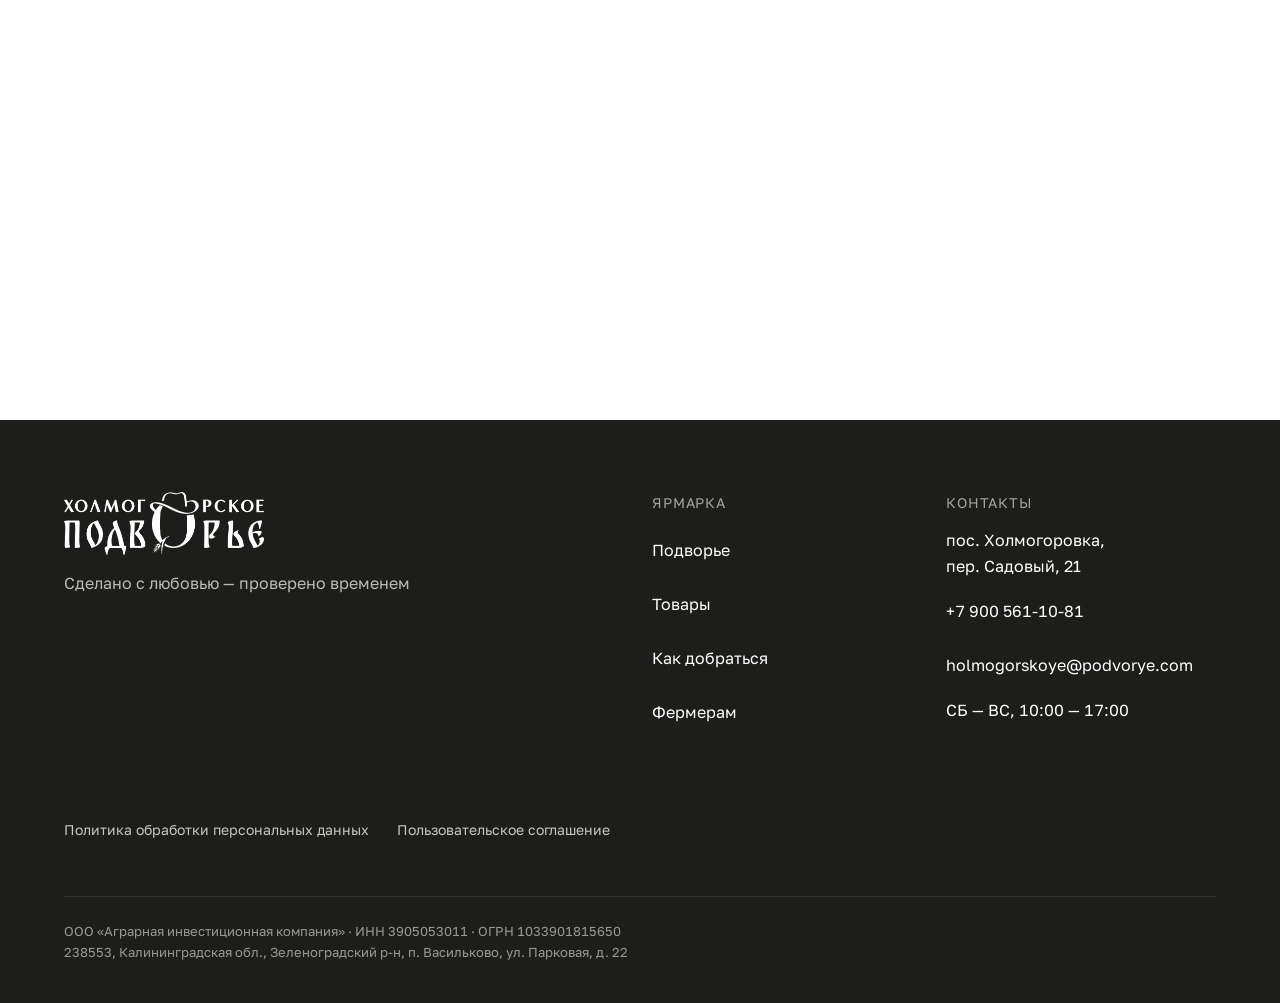
==== commit 404f57db: "Исправления по диагностике - заголовки тактов переведены в h2: на странице был один h1 и сразу h3,  " ====
--- a/index.html
+++ b/index.html
@@ -9,7 +9,27 @@
 <link rel="icon" href="assets/logo/web/mark.png">
 <link rel="preload" as="font" type="font/woff2" href="assets/fonts/Mathison-Regular.woff2">
 <link rel="preload" as="font" type="font/woff2" href="assets/fonts/GolosText-Regular.woff2">
-<link rel="stylesheet" href="styles/main.css?v=a8e46a7c">
+<link rel="canonical" href="https://vitalik4444.github.io/holmogorskoe-podvorye/">
+<link rel="icon" href="assets/logo/web/mark.png">
+<link rel="icon" type="image/png" sizes="32x32" href="assets/social/favicon-32.png">
+<link rel="apple-touch-icon" sizes="180x180" href="assets/social/apple-touch-icon.png">
+
+<meta property="og:type" content="website">
+<meta property="og:site_name" content="Холмогорское подворье">
+<meta property="og:locale" content="ru_RU">
+<meta property="og:url" content="https://vitalik4444.github.io/holmogorskoe-podvorye/">
+<meta property="og:title" content="Ярмарка выходного дня в Холмогоровке">
+<meta property="og:description" content="Открытие 28—30 августа. Далее по субботам, воскресеньям и в праздничные дни, 10:00—17:00. Мясо, рыба, сыры, мёд, хлеб и овощи от местных хозяйств.">
+<meta property="og:image" content="https://vitalik4444.github.io/holmogorskoe-podvorye/assets/social/og.jpg">
+<meta property="og:image:width" content="1200">
+<meta property="og:image:height" content="630">
+<meta property="og:image:alt" content="Уличные резные ряды Холмогорского подворья">
+<meta name="twitter:card" content="summary_large_image">
+<meta name="twitter:title" content="Ярмарка выходного дня в Холмогоровке">
+<meta name="twitter:description" content="Открытие 28—30 августа. Далее по субботам, воскресеньям и в праздничные дни, 10:00—17:00.">
+<meta name="twitter:image" content="https://vitalik4444.github.io/holmogorskoe-podvorye/assets/social/og.jpg">
+
+<link rel="stylesheet" href="styles/main.css?v=877e6e48">
 </head>
 <body>
 
@@ -107,10 +127,10 @@
 
         <article class="beat col-1-7" id="about" data-beat>
           <p class="label label--light">Подворье</p>
-          <p class="display beat__title">Слово<br>из прошлого</p>
+          <h2 class="display beat__title">Слово<br>из прошлого</h2>
           <p class="beat__lead">Так называли место, куда съезжались с окрестных хуторов и деревень:
             продать своё, купить чужое, обменяться новостями. Мы вернули ему истинный смысл —
-            здесь торгуют сами производители.</p>
+            здесь торгуют сами производители.</h2>
           <ul class="chips">
             <li class="chip glass"><b class="num">40</b> хозяйств</li>
             <li class="chip glass"><b class="num">54</b> торговых места</li>
@@ -120,16 +140,16 @@
 
         <article class="beat col-1-8" data-beat>
           <p class="label label--light">Открытие</p>
-          <p class="display beat__title beat__title--hero num">28 — 30<br>августа</p>
+          <h2 class="display beat__title beat__title--hero num">28 — 30<br>августа</h2>
           <p class="beat__lead">Пятница, суббота, воскресенье, с 10:00 до 17:00.<br>
             Далее — по субботам, воскресеньям и в праздничные дни.</p>
         </article>
 
         <article class="beat col-1-8" id="route" data-beat>
           <p class="label label--light">Как добраться</p>
-          <p class="display beat__title">пос.&nbsp;Холмогоровка,<br>пер.&nbsp;Садовый,&nbsp;21</p>
+          <h2 class="display beat__title">пос.&nbsp;Холмогоровка,<br>пер.&nbsp;Садовый,&nbsp;21</h2>
           <p class="beat__lead">Калининградская область.<br>
-            Бесплатная парковка на территории комплекса.</p>
+            Бесплатная парковка на территории комплекса.</h2>
           <div class="beat__cta">
             <a class="btn btn--light" href="https://yandex.ru/maps/?rtext=~54.783971,20.414005&amp;rtt=auto" target="_blank" rel="noopener"><svg class="i" aria-hidden="true"><use href="#i-route"></use></svg>Построить маршрут</a>
             <a class="btn btn--ghost num" href="tel:+79005611081"><svg class="i i--inline" aria-hidden="true"><use href="#i-phone"></use></svg>Позвонить</a>
@@ -138,7 +158,7 @@
 
         <article class="beat col-1-9" data-beat>
           <p class="label label--light">Где искать</p>
-          <p class="display beat__title">Два<br>пространства</p>
+          <h2 class="display beat__title">Два<br>пространства</h2>
           <div class="duo">
             <div class="duo__item glass">
               <svg class="i i--duo" aria-hidden="true"><use href="#i-canopy"></use></svg>
@@ -155,7 +175,7 @@
 
         <article class="beat col-1-12" id="rows" data-beat>
           <p class="label label--light">Товары</p>
-          <p class="display beat__title beat__title--sm">Шесть рядов</p>
+          <h2 class="display beat__title beat__title--sm">Шесть рядов</h2>
           <ul class="tiles">
             <li class="tile glass">
               <span class="tile__dot" style="background:#931b16"></span>
@@ -195,7 +215,7 @@
           <div class="scheme__head">
             <div>
               <p class="label label--light">Карта ярмарки</p>
-              <p class="display beat__title beat__title--sm">Кто где стоит</p>
+              <h2 class="display beat__title beat__title--sm">Кто где стоит</p>
             </div>
             <div class="switch" role="tablist" aria-label="Выбор схемы">
               <button class="switch__btn is-on" type="button" role="tab" aria-selected="true" data-scheme="street">Уличные ряды</button>
@@ -528,9 +548,9 @@
 
         <article class="beat col-1-7" id="join" data-beat>
           <p class="label label--light">Фермерам и мастерам</p>
-          <p class="display beat__title">Торгуйте<br>на ярмарке</p>
+          <h2 class="display beat__title">Торгуйте<br>на ярмарке</h2>
           <p class="beat__lead">Мы ищем хозяйства и мастеров, которые сами делают то, что продают.
-            Расскажем об условиях и покажем свободные места.</p>
+            Расскажем об условиях и покажем свободные места.</h2>
           <div class="beat__cta">
             <a class="btn btn--light" href="mailto:holmogorskoye@podvorye.com">Написать нам</a>
           </div>
@@ -587,6 +607,52 @@
   <button class="cookie__ok" type="button" id="cookie-ok">Понятно</button>
 </div>
 
+<script type="application/ld+json">
+{
+  "@context": "https://schema.org",
+  "@graph": [
+    {
+      "@type": ["LocalBusiness", "GroceryStore"],
+      "@id": "https://vitalik4444.github.io/holmogorskoe-podvorye/#market",
+      "name": "Ярмарка выходного дня «Холмогорское подворье»",
+      "url": "https://vitalik4444.github.io/holmogorskoe-podvorye/",
+      "image": "https://vitalik4444.github.io/holmogorskoe-podvorye/assets/social/og.jpg",
+      "telephone": "+7 900 561-10-81",
+      "email": "holmogorskoye@podvorye.com",
+      "priceRange": "$$",
+      "address": {
+        "@type": "PostalAddress",
+        "streetAddress": "переулок Садовый, 21",
+        "addressLocality": "посёлок Холмогоровка",
+        "addressRegion": "Калининградская область",
+        "postalCode": "238553",
+        "addressCountry": "RU"
+      },
+      "geo": { "@type": "GeoCoordinates", "latitude": 54.783971, "longitude": 20.414005 },
+      "openingHoursSpecification": [
+        { "@type": "OpeningHoursSpecification",
+          "dayOfWeek": ["Saturday", "Sunday"],
+          "opens": "10:00", "closes": "17:00" }
+      ]
+    },
+    {
+      "@type": "Event",
+      "name": "Открытие ярмарки выходного дня",
+      "startDate": "2026-08-28T10:00+02:00",
+      "endDate": "2026-08-30T17:00+02:00",
+      "eventStatus": "https://schema.org/EventScheduled",
+      "eventAttendanceMode": "https://schema.org/OfflineEventAttendanceMode",
+      "image": "https://vitalik4444.github.io/holmogorskoe-podvorye/assets/social/og.jpg",
+      "description": "Открытие ярмарки выходного дня: мясо, рыба, сыры, мёд, хлеб и овощи от местных хозяйств.",
+      "location": { "@id": "https://vitalik4444.github.io/holmogorskoe-podvorye/#market" },
+      "organizer": { "@type": "Organization", "name": "ООО «Аграрная инвестиционная компания»" },
+      "offers": { "@type": "Offer", "price": "0", "priceCurrency": "RUB",
+                  "availability": "https://schema.org/InStock", "url": "https://vitalik4444.github.io/holmogorskoe-podvorye/" }
+    }
+  ]
+}
+</script>
+
 <script src="scripts/main.js?v=9642ff21" defer></script>
 </body>
 </html>
--- a/styles/main.css
+++ b/styles/main.css
@@ -187,6 +187,21 @@
   display: inline-flex; align-items: center; gap: 8px;
   font-weight: 500; text-decoration: none; white-space: nowrap;
 }
+
+/* ============ область нажатия ============
+   Ширины хватает везде, а высоты нет: ссылки и вкладки были 21—42 px
+   при норме 44. Наращиваем область нажатия отступами, внешний вид
+   при этом не меняется. */
+.header__nav a,
+.header__tel { display: inline-flex; align-items: center; min-height: 44px; }
+.header__logo { display: inline-flex; align-items: center; min-height: 44px; }
+.footer li a,
+.footer__docs a { display: inline-flex; align-items: center; min-height: 44px; }
+.footer li { margin-bottom: 2px; }
+.switch__btn { min-height: 44px; }
+.cookie__ok { min-height: 44px; }
+.cookie a { display: inline; }
+.doc-back { display: inline-flex; align-items: center; min-height: 44px; }
 
 /* ============ сцена: вся страница ============
    Одна закреплённая сцена во весь экран. Прокрутка ведёт видео и такты:
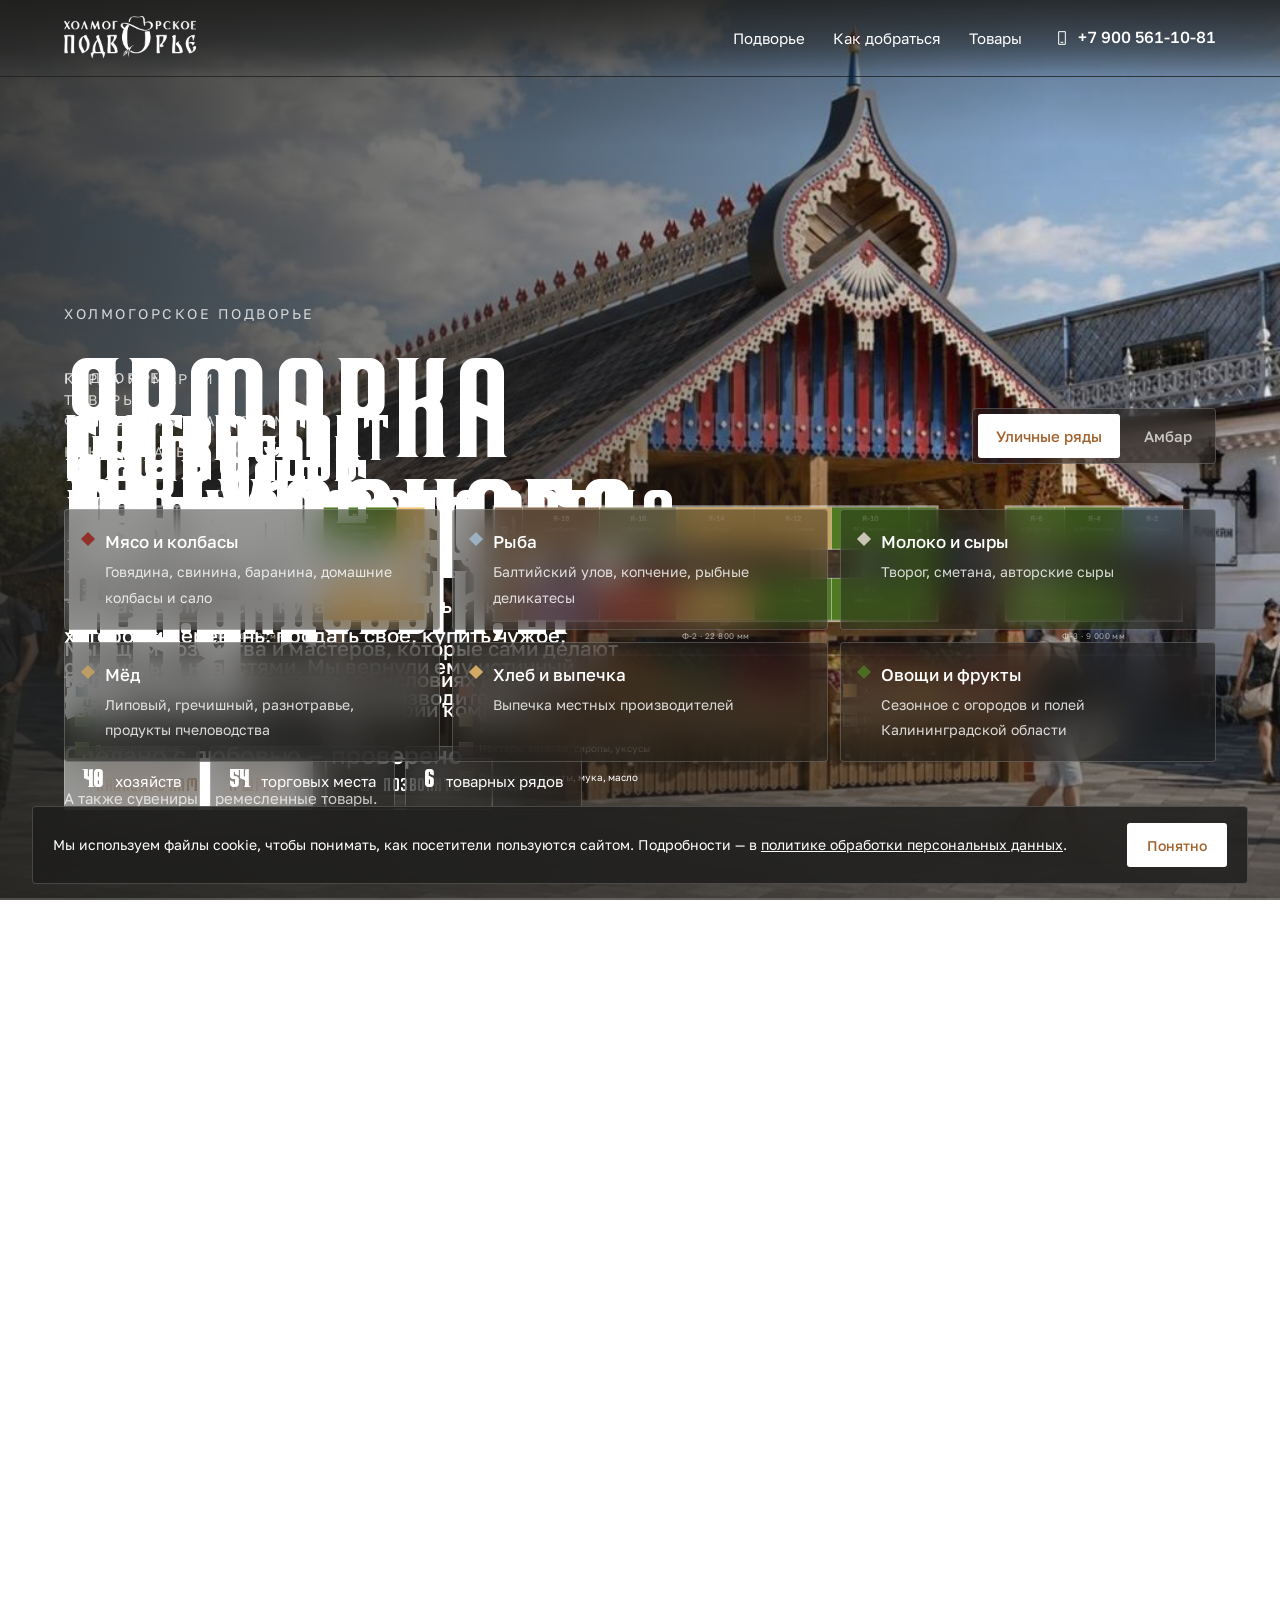
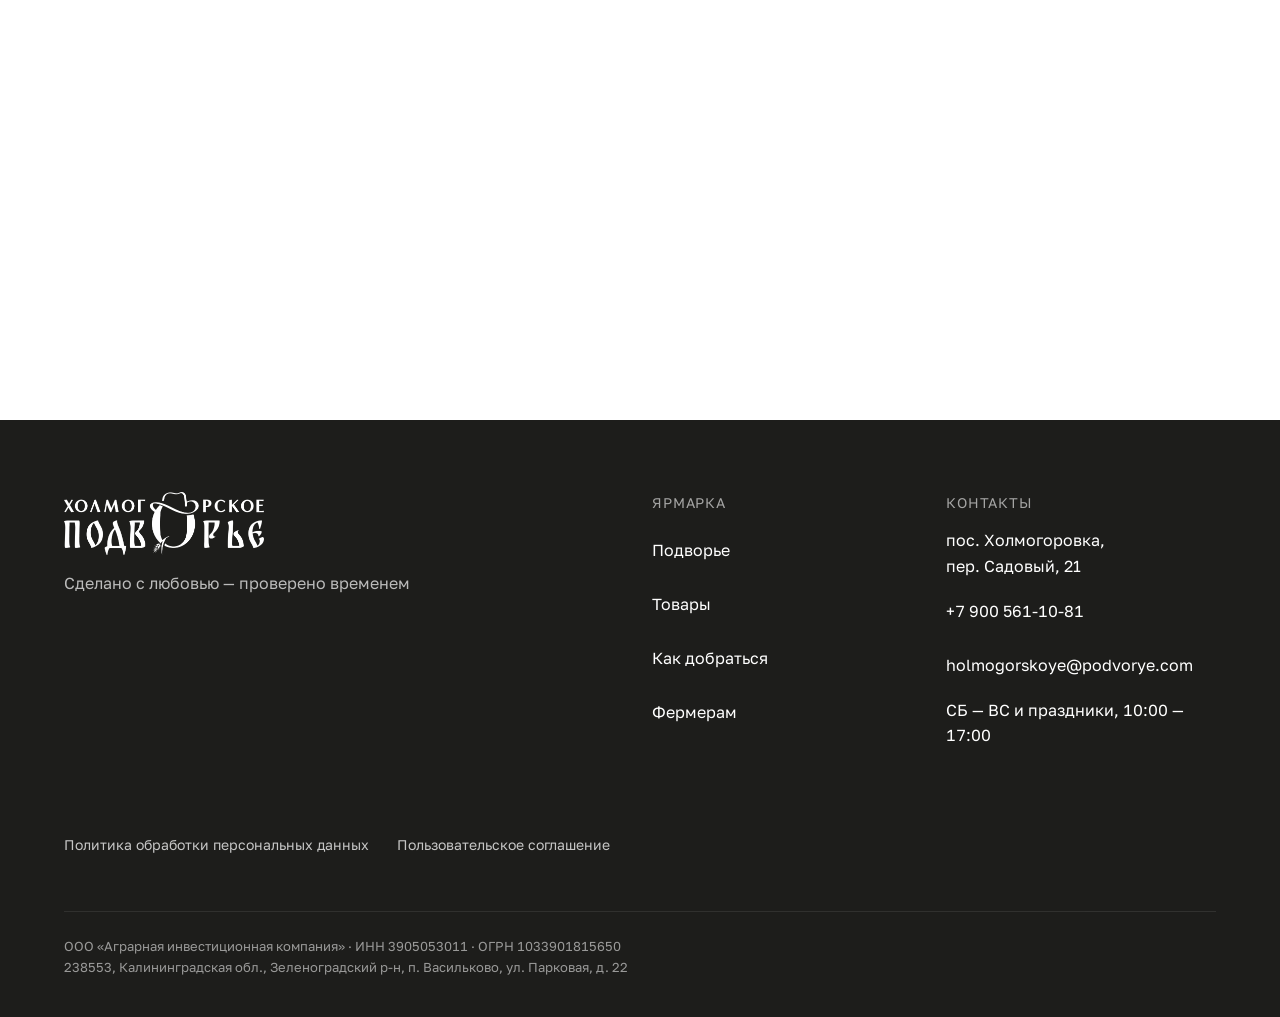
==== commit f853448c: "Открытие прошло: на сайте обычный режим работы Такт «Открытие 28 — 30 августа» заменён на «Когда при" ====
--- a/index.html
+++ b/index.html
@@ -5,11 +5,11 @@
 <meta name="viewport" content="width=device-width, initial-scale=1">
 <meta name="color-scheme" content="light">
 <title>Ярмарка выходного дня в Холмогоровке — Холмогорское подворье</title>
-<meta name="description" content="Открытие 28—30 августа. Далее по субботам, воскресеньям и в праздничные дни с 10:00 до 17:00. Мясо, рыба, сыры, мёд, хлеб и овощи от местных хозяйств. пос. Холмогоровка, пер. Садовый, 21. Бесплатная парковка на территории комплекса.">
+<meta name="description" content="Ярмарка выходного дня по субботам, воскресеньям и в праздничные дни, с 10:00 до 17:00. Мясо, рыба, сыры, мёд, хлеб и овощи от местных хозяйств. пос. Холмогоровка, пер. Садовый, 21. Бесплатная парковка на территории комплекса.">
 <link rel="icon" href="assets/logo/web/mark.png">
 <link rel="preload" as="font" type="font/woff2" href="assets/fonts/Mathison-Regular.woff2">
 <link rel="preload" as="font" type="font/woff2" href="assets/fonts/GolosText-Regular.woff2">
-<link rel="canonical" href="https://vitalik4444.github.io/holmogorskoe-podvorye/">
+<link rel="canonical" href="https://podvorye.com/">
 <link rel="icon" href="assets/logo/web/mark.png">
 <link rel="icon" type="image/png" sizes="32x32" href="assets/social/favicon-32.png">
 <link rel="apple-touch-icon" sizes="180x180" href="assets/social/apple-touch-icon.png">
@@ -17,17 +17,17 @@
 <meta property="og:type" content="website">
 <meta property="og:site_name" content="Холмогорское подворье">
 <meta property="og:locale" content="ru_RU">
-<meta property="og:url" content="https://vitalik4444.github.io/holmogorskoe-podvorye/">
+<meta property="og:url" content="https://podvorye.com/">
 <meta property="og:title" content="Ярмарка выходного дня в Холмогоровке">
-<meta property="og:description" content="Открытие 28—30 августа. Далее по субботам, воскресеньям и в праздничные дни, 10:00—17:00. Мясо, рыба, сыры, мёд, хлеб и овощи от местных хозяйств.">
-<meta property="og:image" content="https://vitalik4444.github.io/holmogorskoe-podvorye/assets/social/og.jpg">
+<meta property="og:description" content="По субботам, воскресеньям и в праздничные дни, 10:00—17:00. Мясо, рыба, сыры, мёд, хлеб и овощи от местных хозяйств.">
+<meta property="og:image" content="https://podvorye.com/assets/social/og.jpg">
 <meta property="og:image:width" content="1200">
 <meta property="og:image:height" content="630">
 <meta property="og:image:alt" content="Уличные резные ряды Холмогорского подворья">
 <meta name="twitter:card" content="summary_large_image">
 <meta name="twitter:title" content="Ярмарка выходного дня в Холмогоровке">
-<meta name="twitter:description" content="Открытие 28—30 августа. Далее по субботам, воскресеньям и в праздничные дни, 10:00—17:00.">
-<meta name="twitter:image" content="https://vitalik4444.github.io/holmogorskoe-podvorye/assets/social/og.jpg">
+<meta name="twitter:description" content="По субботам, воскресеньям и в праздничные дни, 10:00—17:00.">
+<meta name="twitter:image" content="https://podvorye.com/assets/social/og.jpg">
 
 <link rel="stylesheet" href="styles/main.css?v=877e6e48">
 </head>
@@ -139,10 +139,10 @@
         </article>
 
         <article class="beat col-1-8" data-beat>
-          <p class="label label--light">Открытие</p>
-          <h2 class="display beat__title beat__title--hero num">28 — 30<br>августа</h2>
-          <p class="beat__lead">Пятница, суббота, воскресенье, с 10:00 до 17:00.<br>
-            Далее — по субботам, воскресеньям и в праздничные дни.</p>
+          <p class="label label--light">Когда приезжать</p>
+          <h2 class="display beat__title beat__title--hero">Суббота<br>и воскресенье</h2>
+          <p class="beat__lead">С 10:00 до 17:00.<br>
+            В праздничные дни — тоже открыты.</p>
         </article>
 
         <article class="beat col-1-8" id="route" data-beat>
@@ -585,7 +585,7 @@
         <li>пос.&nbsp;Холмогоровка, пер.&nbsp;Садовый, 21</li>
         <li><a class="num" href="tel:+79005611081">+7 900 561-10-81</a></li>
         <li><a href="mailto:holmogorskoye@podvorye.com">holmogorskoye@podvorye.com</a></li>
-        <li class="num">СБ&nbsp;— ВС, 10:00&nbsp;— 17:00</li>
+        <li class="num">СБ&nbsp;— ВС и праздники, 10:00&nbsp;— 17:00</li>
       </ul>
     </div>
     <div class="col-1-12 footer__docs">
@@ -613,10 +613,10 @@
   "@graph": [
     {
       "@type": ["LocalBusiness", "GroceryStore"],
-      "@id": "https://vitalik4444.github.io/holmogorskoe-podvorye/#market",
+      "@id": "https://podvorye.com/#market",
       "name": "Ярмарка выходного дня «Холмогорское подворье»",
-      "url": "https://vitalik4444.github.io/holmogorskoe-podvorye/",
-      "image": "https://vitalik4444.github.io/holmogorskoe-podvorye/assets/social/og.jpg",
+      "url": "https://podvorye.com/",
+      "image": "https://podvorye.com/assets/social/og.jpg",
       "telephone": "+7 900 561-10-81",
       "email": "holmogorskoye@podvorye.com",
       "priceRange": "$$",
@@ -634,20 +634,6 @@
           "dayOfWeek": ["Saturday", "Sunday"],
           "opens": "10:00", "closes": "17:00" }
       ]
-    },
-    {
-      "@type": "Event",
-      "name": "Открытие ярмарки выходного дня",
-      "startDate": "2026-08-28T10:00+02:00",
-      "endDate": "2026-08-30T17:00+02:00",
-      "eventStatus": "https://schema.org/EventScheduled",
-      "eventAttendanceMode": "https://schema.org/OfflineEventAttendanceMode",
-      "image": "https://vitalik4444.github.io/holmogorskoe-podvorye/assets/social/og.jpg",
-      "description": "Открытие ярмарки выходного дня: мясо, рыба, сыры, мёд, хлеб и овощи от местных хозяйств.",
-      "location": { "@id": "https://vitalik4444.github.io/holmogorskoe-podvorye/#market" },
-      "organizer": { "@type": "Organization", "name": "ООО «Аграрная инвестиционная компания»" },
-      "offers": { "@type": "Offer", "price": "0", "priceCurrency": "RUB",
-                  "availability": "https://schema.org/InStock", "url": "https://vitalik4444.github.io/holmogorskoe-podvorye/" }
     }
   ]
 }
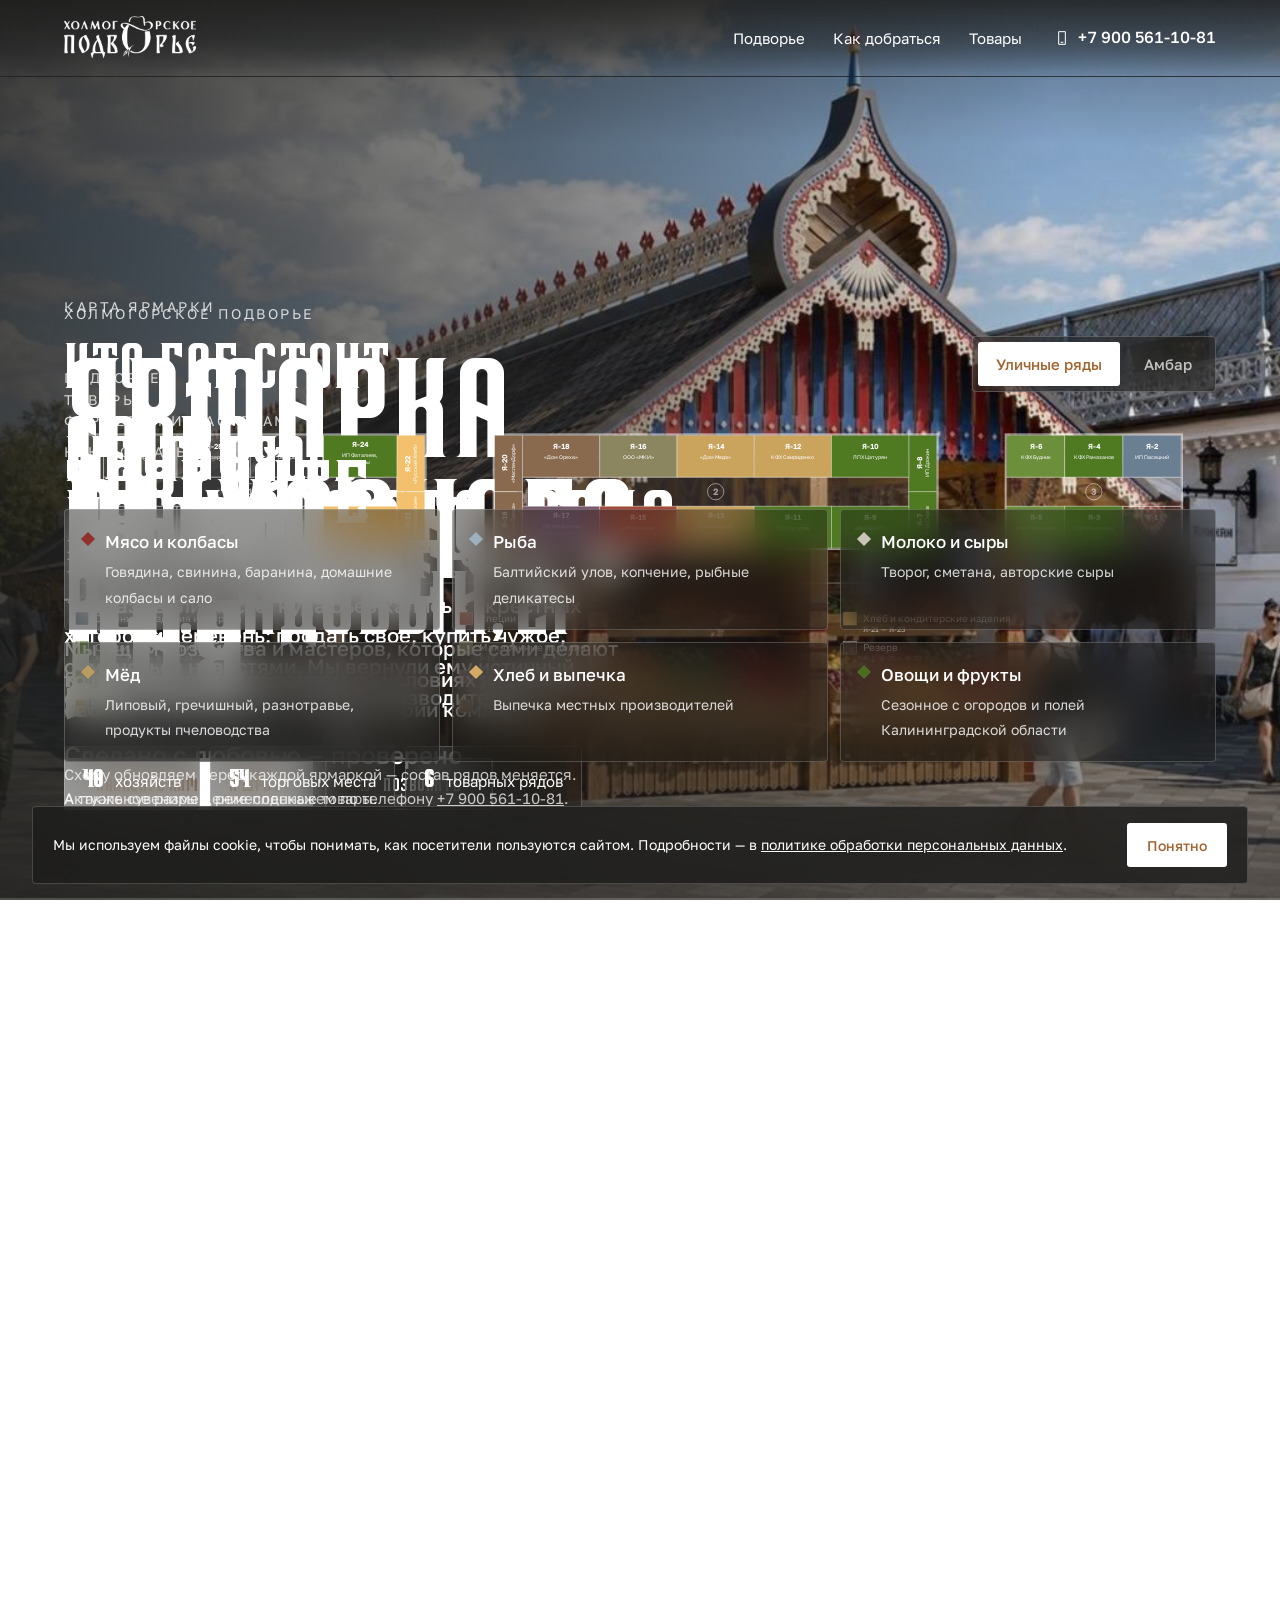
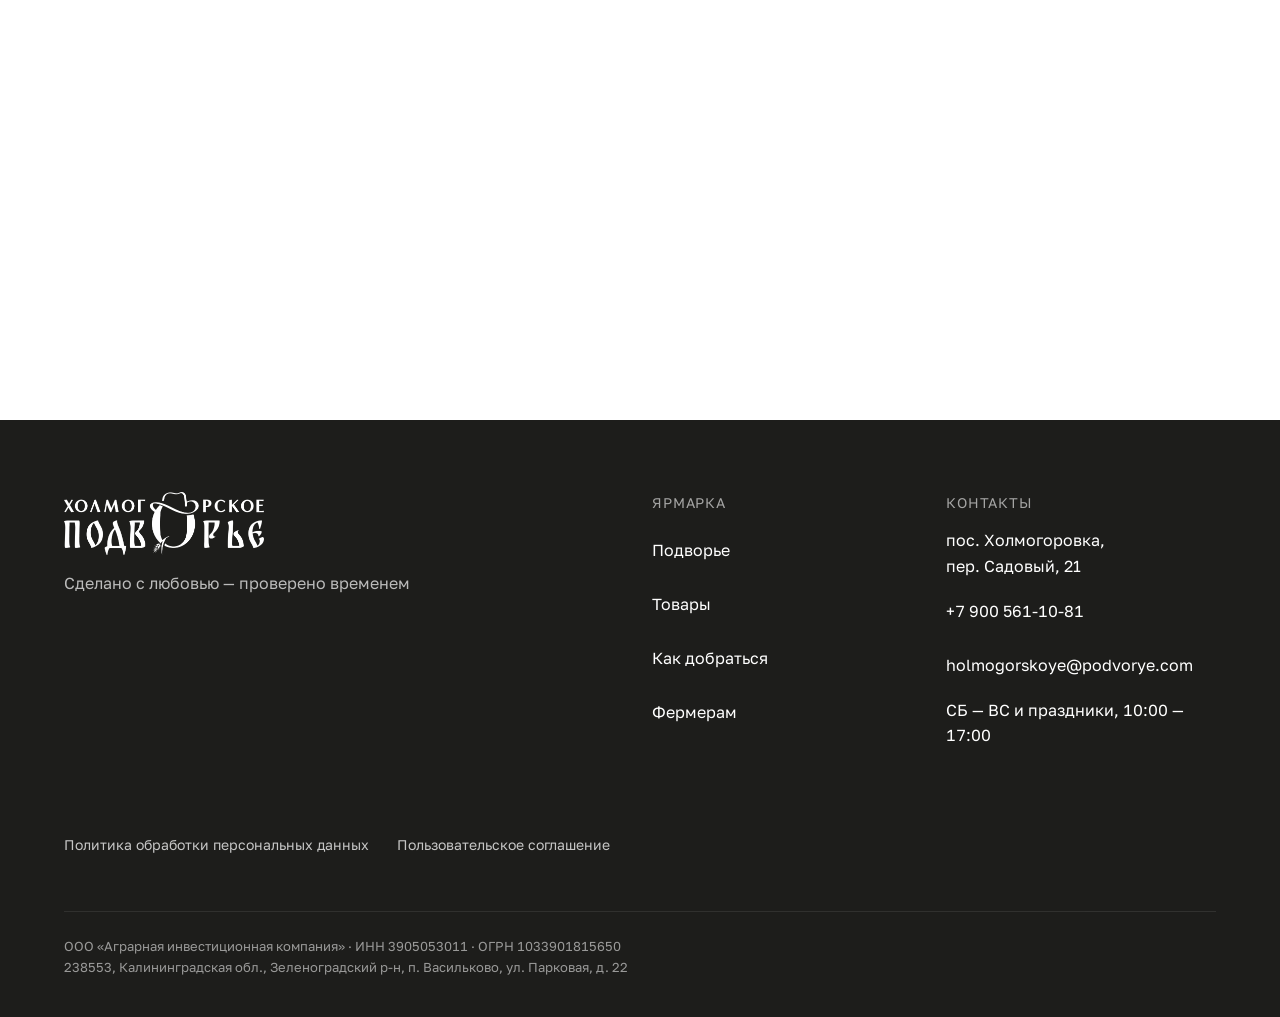
==== commit 881acdb5: "Оговорка о размещении под картой ярмарки Состав рядов меняется от ярмарки к ярмарке, а схема на сайт" ====
--- a/index.html
+++ b/index.html
@@ -544,6 +544,9 @@
 <text x="1960" y="798" fill="rgb(255 255 255 / 60%)" font-size="13" text-anchor="end">❄ Каждое место — холодильная витрина · ▪ — колонны каркаса</text>
 </svg>
           </div>
+          <p class="beat__note">Схему обновляем перед каждой ярмаркой — состав рядов
+            меняется. Актуальное размещение подскажем по телефону
+            <a class="num" href="tel:+79005611081">+7 900 561-10-81</a>.</p>
         </article>
 
         <article class="beat col-1-7" id="join" data-beat>
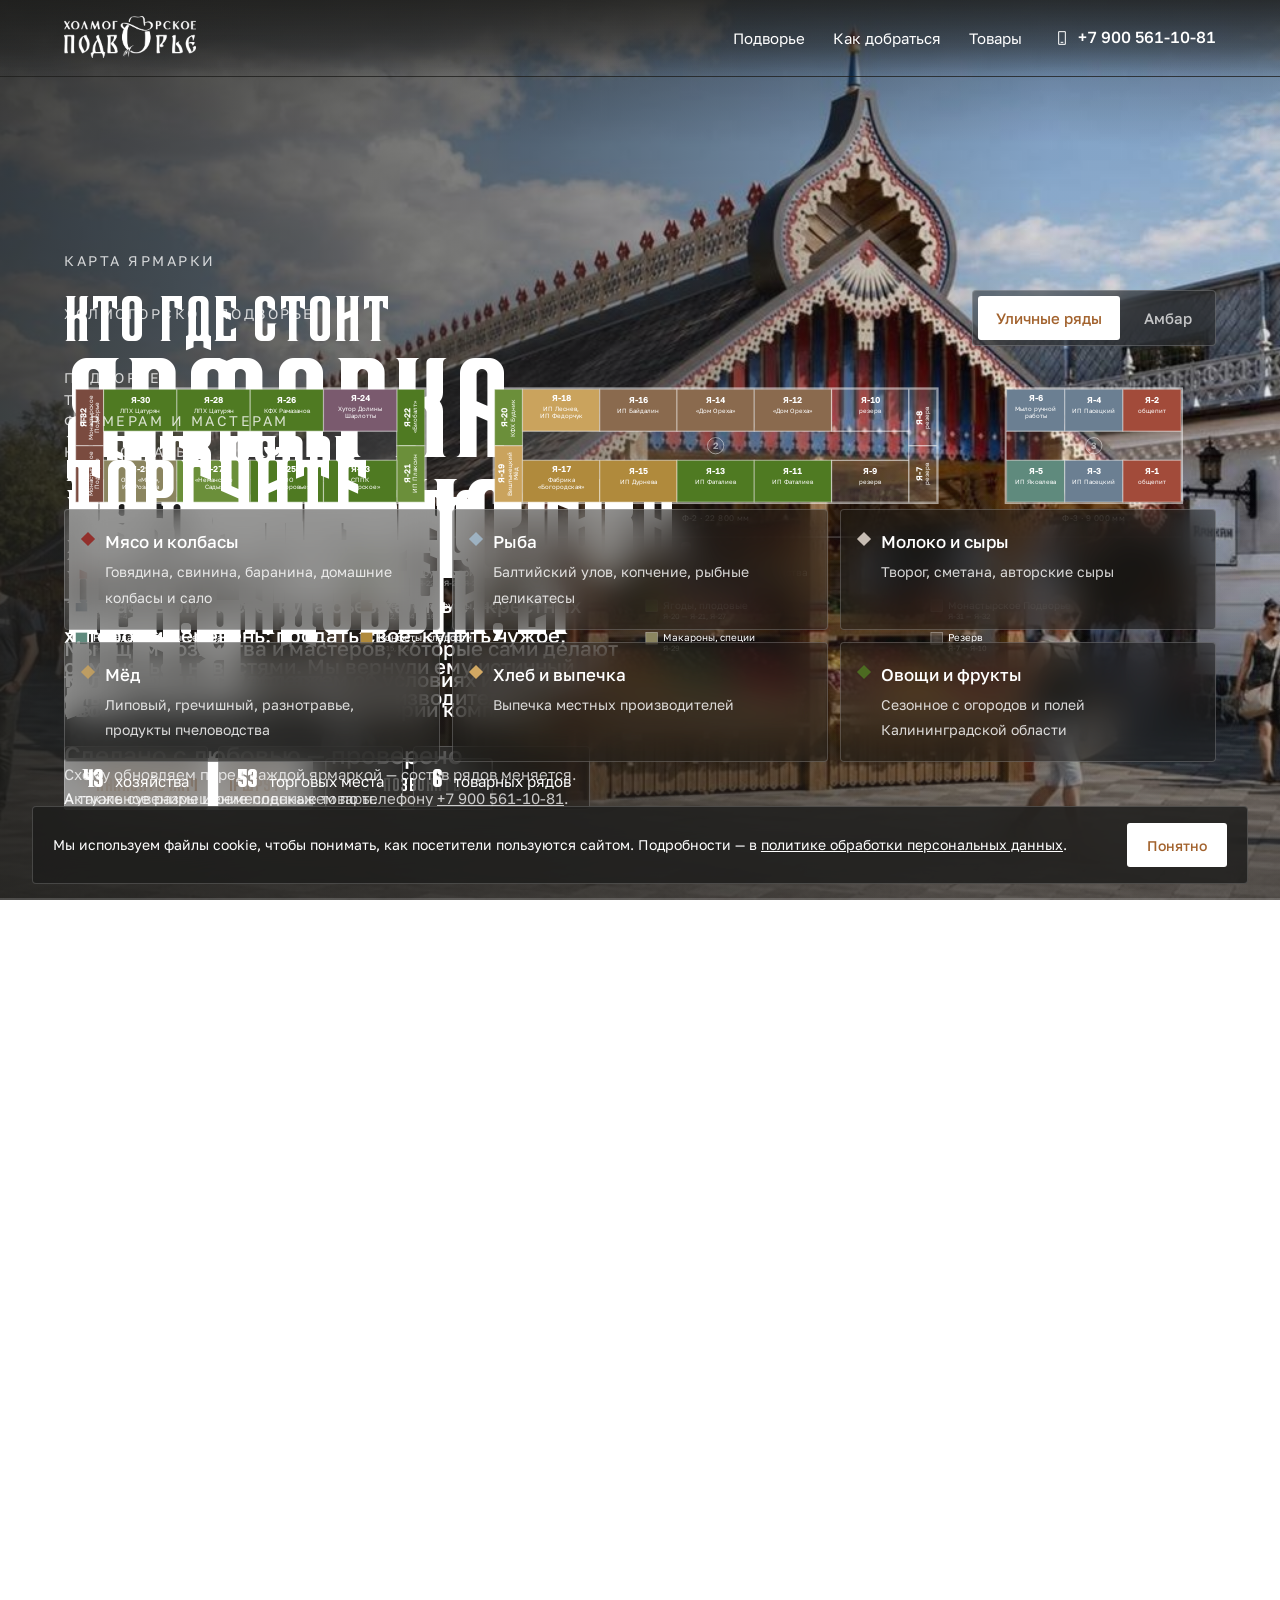
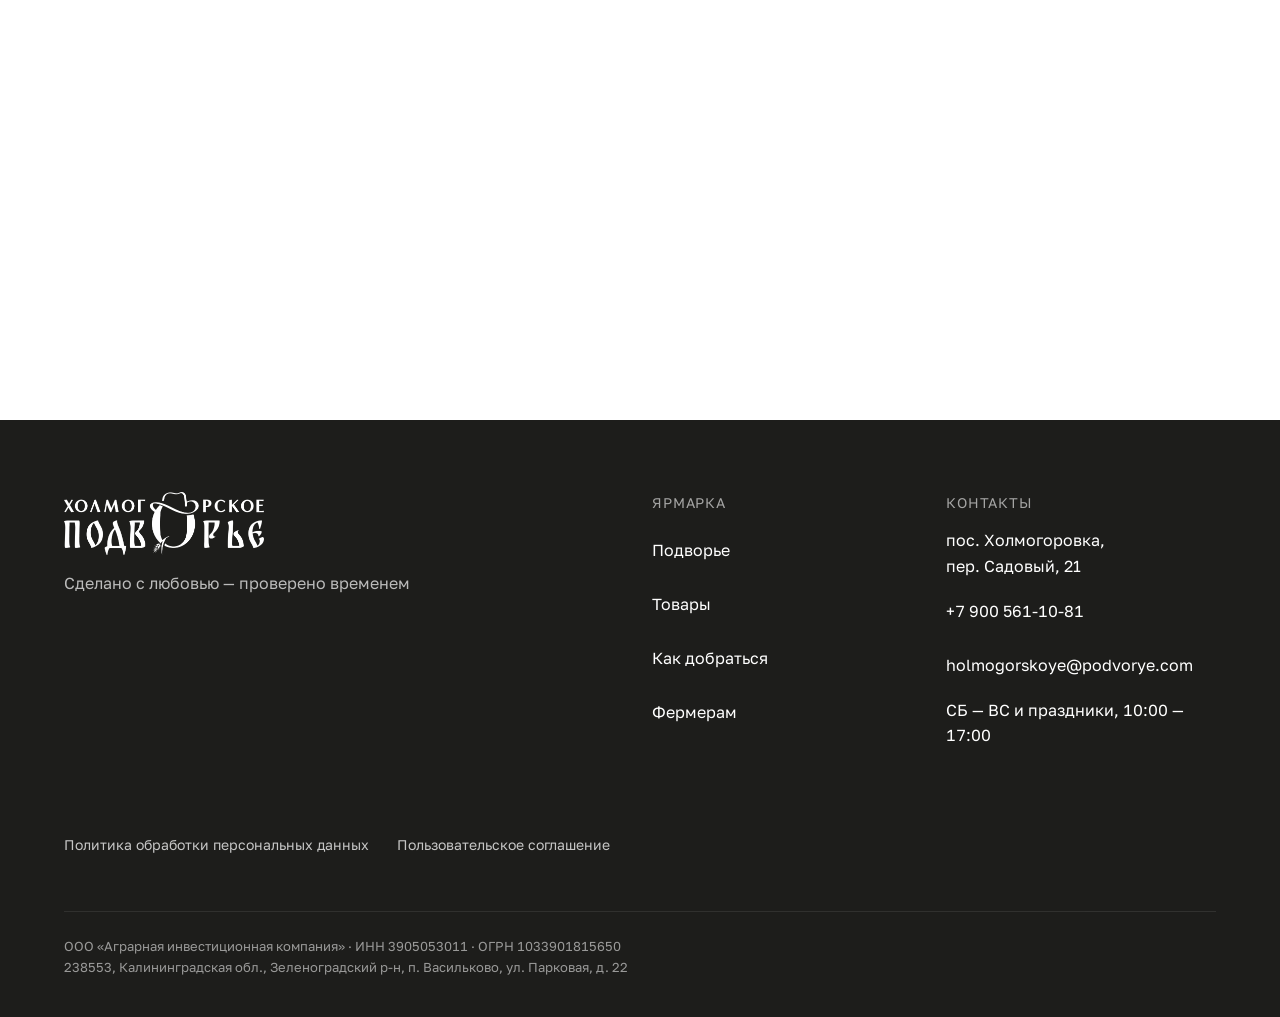
==== commit 15fc6981: "Карта арендаторов — редакция 4 Новые схемы: уличные ряды Я-1 — Я-32 и торговый зал №2, места 1 — 21 " ====
--- a/index.html
+++ b/index.html
@@ -132,8 +132,8 @@
             продать своё, купить чужое, обменяться новостями. Мы вернули ему истинный смысл —
             здесь торгуют сами производители.</h2>
           <ul class="chips">
-            <li class="chip glass"><b class="num">40</b> хозяйств</li>
-            <li class="chip glass"><b class="num">54</b> торговых места</li>
+            <li class="chip glass"><b class="num">43</b> хозяйства</li>
+            <li class="chip glass"><b class="num">53</b> торговых места</li>
             <li class="chip glass"><b class="num">6</b> товарных рядов</li>
           </ul>
         </article>
@@ -224,324 +224,331 @@
           </div>
 
           <div class="scheme is-on" data-pane="street">
-<svg preserveAspectRatio="xMidYMid meet" xmlns="http://www.w3.org/2000/svg" viewBox="40 130 1980 560" class="scheme__svg" role="img">
+<svg preserveAspectRatio="xMidYMid meet" xmlns="http://www.w3.org/2000/svg" viewBox="40 130 1980 640" class="scheme__svg" role="img">
 <style>
 .scheme__svg .stall{stroke:rgb(255 255 255 / 42%);stroke-width:1.5;}
 .scheme__svg .num{fill:#fff;font-weight:700;font-size:14px;text-anchor:middle;}
 .scheme__svg .nm{fill:#fff;font-size:10.5px;text-anchor:middle;}
-.scheme__svg .leg{fill:#fff;font-size:17px;}
-.scheme__svg .legR{fill:rgb(255 255 255 / 62%);font-size:13px;}
+.scheme__svg .leg{fill:#fff;font-size:16px;}
+.scheme__svg .legR{fill:rgb(255 255 255 / 62%);font-size:12.5px;}
 .scheme__svg .dim{fill:rgb(255 255 255 / 62%);font-size:14px;text-anchor:middle;letter-spacing:0.05em;}
 </style>
 <rect x="58" y="168" width="604" height="198" fill="none" stroke="rgb(255 255 255 / 55%)" stroke-width="2.5"/>
 <rect x="108" y="242" width="504" height="50" fill="rgb(255 255 255 / 10%)" stroke="rgb(255 255 255 / 55%)" stroke-width="1"/>
 <circle cx="360.0" cy="267.0" r="14" fill="none" stroke="rgb(255 255 255 / 55%)" stroke-width="1.5"/>
 <text x="360.0" y="272.0" fill="rgb(255 255 255 / 55%)" font-size="15" font-weight="700" text-anchor="middle">1</text>
-<rect class="stall" x="60" y="170" width="48" height="97.0" fill="rgb(255 255 255 / 14%)"/>
+<rect class="stall" x="60" y="170" width="48" height="97.0" fill="#7a4b3f"/>
 <g transform="rotate(-90 84 218.5)">
-<text class="num" x="84" y="216.5" font-size="11">Я-32</text>
-<text class="nm" x="84" y="229.5" font-size="8.5">резерв</text>
-</g>
-<rect class="stall" x="60" y="267.0" width="48" height="97.0" fill="rgb(255 255 255 / 14%)"/>
+<text class="num" x="84" y="211.5" font-size="11">Я-32</text>
+<text class="nm" x="84" y="224.5" font-size="8.5">Монастырское</text>
+<text class="nm" x="84" y="235.5" font-size="8.5">Подворье</text>
+</g>
+<rect class="stall" x="60" y="267.0" width="48" height="97.0" fill="#7a4b3f"/>
 <g transform="rotate(-90 84 315.5)">
-<text class="num" x="84" y="313.5" font-size="11">Я-31</text>
-<text class="nm" x="84" y="326.5" font-size="8.5">резерв</text>
-</g>
-<rect class="stall" x="612" y="170" width="48" height="97.0" fill="#f3c16d"/>
+<text class="num" x="84" y="308.5" font-size="11">Я-31</text>
+<text class="nm" x="84" y="321.5" font-size="8.5">Монастырское</text>
+<text class="nm" x="84" y="332.5" font-size="8.5">Подворье</text>
+</g>
+<rect class="stall" x="612" y="170" width="48" height="97.0" fill="#4f7a22"/>
 <g transform="rotate(-90 636 218.5)">
 <text class="num" x="636" y="216.5" font-size="11">Я-22</text>
-<text class="nm" x="636" y="229.5" font-size="8.5">«Русский Хлеб»</text>
-</g>
-<rect class="stall" x="612" y="267.0" width="48" height="97.0" fill="#f3c16d"/>
+<text class="nm" x="636" y="229.5" font-size="8.5">«Биобалт»</text>
+</g>
+<rect class="stall" x="612" y="267.0" width="48" height="97.0" fill="#6b8f3a"/>
 <g transform="rotate(-90 636 315.5)">
 <text class="num" x="636" y="313.5" font-size="11">Я-21</text>
-<text class="nm" x="636" y="326.5" font-size="8.5">КФ «Богородская»</text>
-</g>
-<rect class="stall" x="108.0" y="170" width="126.0" height="72" fill="rgb(255 255 255 / 14%)"/>
+<text class="nm" x="636" y="326.5" font-size="8.5">ИП Плаксин</text>
+</g>
+<rect class="stall" x="108.0" y="170" width="126.0" height="72" fill="#4f7a22"/>
 <text class="num" x="171.0" y="194">Я-30</text>
-<text class="nm" x="171.0" y="211">резерв</text>
-<rect class="stall" x="234.0" y="170" width="126.0" height="72" fill="rgb(255 255 255 / 14%)"/>
+<text class="nm" x="171.0" y="211">ЛПХ Цатурян</text>
+<rect class="stall" x="234.0" y="170" width="126.0" height="72" fill="#4f7a22"/>
 <text class="num" x="297.0" y="194">Я-28</text>
-<text class="nm" x="297.0" y="211">резерв</text>
-<rect class="stall" x="360.0" y="170" width="126.0" height="72" fill="rgb(255 255 255 / 14%)"/>
+<text class="nm" x="297.0" y="211">ЛПХ Цатурян</text>
+<rect class="stall" x="360.0" y="170" width="126.0" height="72" fill="#4f7a22"/>
 <text class="num" x="423.0" y="194">Я-26</text>
-<text class="nm" x="423.0" y="211">резерв</text>
-<rect class="stall" x="486.0" y="170" width="126.0" height="72" fill="#4f7a22"/>
+<text class="nm" x="423.0" y="211">КФХ Рамазанов</text>
+<rect class="stall" x="486.0" y="170" width="126.0" height="72" fill="#7a5a6e"/>
 <text class="num" x="549.0" y="190">Я-24</text>
-<text class="nm" x="549.0" y="207">ИП Фаталиев,</text>
-<text class="nm" x="549.0" y="220">арбузы</text>
-<rect class="stall" x="108.0" y="292" width="126.0" height="72" fill="rgb(255 255 255 / 14%)"/>
-<text class="num" x="171.0" y="316">Я-29</text>
-<text class="nm" x="171.0" y="333">резерв</text>
-<rect class="stall" x="234.0" y="292" width="126.0" height="72" fill="rgb(255 255 255 / 14%)"/>
-<text class="num" x="297.0" y="316">Я-27</text>
-<text class="nm" x="297.0" y="333">резерв</text>
-<rect class="stall" x="360.0" y="292" width="126.0" height="72" fill="rgb(255 255 255 / 14%)"/>
-<text class="num" x="423.0" y="316">Я-25</text>
-<text class="nm" x="423.0" y="333">резерв</text>
-<rect class="stall" x="486.0" y="292" width="126.0" height="72" fill="#f3c16d"/>
+<text class="nm" x="549.0" y="207">Хутор Долины</text>
+<text class="nm" x="549.0" y="220">Шарлотты</text>
+<rect class="stall" x="108.0" y="292" width="126.0" height="72" fill="#8b8560"/>
+<text class="num" x="171.0" y="312">Я-29</text>
+<text class="nm" x="171.0" y="329">ООО «МКИ»,</text>
+<text class="nm" x="171.0" y="342">ИП Розанов</text>
+<rect class="stall" x="234.0" y="292" width="126.0" height="72" fill="#6b8f3a"/>
+<text class="num" x="297.0" y="312">Я-27</text>
+<text class="nm" x="297.0" y="329">«Неманские</text>
+<text class="nm" x="297.0" y="342">Сады»</text>
+<rect class="stall" x="360.0" y="292" width="126.0" height="72" fill="#4f7a22"/>
+<text class="num" x="423.0" y="312">Я-25</text>
+<text class="nm" x="423.0" y="329">ООО</text>
+<text class="nm" x="423.0" y="342">«На Здоровье»</text>
+<rect class="stall" x="486.0" y="292" width="126.0" height="72" fill="#4f7a22"/>
 <text class="num" x="549.0" y="312">Я-23</text>
-<text class="nm" x="549.0" y="329">«Ковровский</text>
-<text class="nm" x="549.0" y="342">Хлеб»</text>
+<text class="nm" x="549.0" y="329">СППК</text>
+<text class="nm" x="549.0" y="342">«Загорское»</text>
 <text class="dim" x="360.0" y="396">Ф-1 · 18 000 мм</text>
 <rect x="778" y="168" width="764" height="198" fill="none" stroke="rgb(255 255 255 / 55%)" stroke-width="2.5"/>
 <rect x="828" y="242" width="664" height="50" fill="rgb(255 255 255 / 10%)" stroke="rgb(255 255 255 / 55%)" stroke-width="1"/>
 <circle cx="1160.0" cy="267.0" r="14" fill="none" stroke="rgb(255 255 255 / 55%)" stroke-width="1.5"/>
 <text x="1160.0" y="272.0" fill="rgb(255 255 255 / 55%)" font-size="15" font-weight="700" text-anchor="middle">2</text>
-<rect class="stall" x="780" y="170" width="48" height="97.0" fill="#8a6a4e"/>
+<rect class="stall" x="780" y="170" width="48" height="97.0" fill="#6b8f3a"/>
 <g transform="rotate(-90 804 218.5)">
 <text class="num" x="804" y="216.5" font-size="11">Я-20</text>
-<text class="nm" x="804" y="229.5" font-size="8.5">«МасленДорф»</text>
-</g>
-<rect class="stall" x="780" y="267.0" width="48" height="97.0" fill="#8a6a4e"/>
+<text class="nm" x="804" y="229.5" font-size="8.5">КФХ Будник</text>
+</g>
+<rect class="stall" x="780" y="267.0" width="48" height="97.0" fill="#caa35d"/>
 <g transform="rotate(-90 804 315.5)">
-<text class="num" x="804" y="313.5" font-size="11">Я-19</text>
-<text class="nm" x="804" y="326.5" font-size="8.5">«Дом Ореха»</text>
-</g>
-<rect class="stall" x="1492" y="170" width="48" height="97.0" fill="#4f7a22"/>
+<text class="num" x="804" y="308.5" font-size="11">Я-19</text>
+<text class="nm" x="804" y="321.5" font-size="8.5">Виштынецкий</text>
+<text class="nm" x="804" y="332.5" font-size="8.5">Мёд</text>
+</g>
+<rect class="stall" x="1492" y="170" width="48" height="97.0" fill="rgb(255 255 255 / 14%)"/>
 <g transform="rotate(-90 1516 218.5)">
 <text class="num" x="1516" y="216.5" font-size="11">Я-8</text>
-<text class="nm" x="1516" y="229.5" font-size="8.5">ИП Дрокин</text>
-</g>
-<rect class="stall" x="1492" y="267.0" width="48" height="97.0" fill="#4f7a22"/>
+<text class="nm" x="1516" y="229.5" font-size="8.5">резерв</text>
+</g>
+<rect class="stall" x="1492" y="267.0" width="48" height="97.0" fill="rgb(255 255 255 / 14%)"/>
 <g transform="rotate(-90 1516 315.5)">
 <text class="num" x="1516" y="313.5" font-size="11">Я-7</text>
-<text class="nm" x="1516" y="326.5" font-size="8.5">КФХ Серов</text>
-</g>
-<rect class="stall" x="828.0" y="170" width="132.8" height="72" fill="#8a6a4e"/>
-<text class="num" x="894.4" y="194">Я-18</text>
-<text class="nm" x="894.4" y="211">«Дом Ореха»</text>
-<rect class="stall" x="960.8" y="170" width="132.8" height="72" fill="#8b8560"/>
+<text class="nm" x="1516" y="326.5" font-size="8.5">резерв</text>
+</g>
+<rect class="stall" x="828.0" y="170" width="132.8" height="72" fill="#caa35d"/>
+<text class="num" x="894.4" y="190">Я-18</text>
+<text class="nm" x="894.4" y="207">ИП Леснев,</text>
+<text class="nm" x="894.4" y="220">ИП Федорчук</text>
+<rect class="stall" x="960.8" y="170" width="132.8" height="72" fill="#8a6a4e"/>
 <text class="num" x="1027.2" y="194">Я-16</text>
-<text class="nm" x="1027.2" y="211">ООО «МКИ»</text>
-<rect class="stall" x="1093.6" y="170" width="132.8" height="72" fill="#caa35d"/>
+<text class="nm" x="1027.2" y="211">ИП Байдалин</text>
+<rect class="stall" x="1093.6" y="170" width="132.8" height="72" fill="#8a6a4e"/>
 <text class="num" x="1160.0" y="194">Я-14</text>
-<text class="nm" x="1160.0" y="211">«Дом Меда»</text>
-<rect class="stall" x="1226.4" y="170" width="132.8" height="72" fill="#caa35d"/>
-<text class="num" x="1292.8000000000002" y="194">Я-12</text>
-<text class="nm" x="1292.8000000000002" y="211">КФХ Свириденко</text>
-<rect class="stall" x="1359.2" y="170" width="132.8" height="72" fill="#4f7a22"/>
-<text class="num" x="1425.6000000000001" y="194">Я-10</text>
-<text class="nm" x="1425.6000000000001" y="211">ЛПХ Цатурян</text>
-<rect class="stall" x="828.0" y="292" width="132.8" height="72" fill="#7a5a6e"/>
+<text class="nm" x="1160.0" y="211">«Дом Ореха»</text>
+<rect class="stall" x="1226.4" y="170" width="132.8" height="72" fill="#8a6a4e"/>
+<text class="num" x="1292.8" y="194">Я-12</text>
+<text class="nm" x="1292.8" y="211">«Дом Ореха»</text>
+<rect class="stall" x="1359.2" y="170" width="132.8" height="72" fill="rgb(255 255 255 / 14%)"/>
+<text class="num" x="1425.6" y="194">Я-10</text>
+<text class="nm" x="1425.6" y="211">резерв</text>
+<rect class="stall" x="828.0" y="292" width="132.8" height="72" fill="#b08a3c"/>
 <text class="num" x="894.4" y="312">Я-17</text>
-<text class="nm" x="894.4" y="329">«Хутор Долины</text>
-<text class="nm" x="894.4" y="342">Шарлотты»</text>
-<rect class="stall" x="960.8" y="292" width="132.8" height="72" fill="#a24b3a"/>
+<text class="nm" x="894.4" y="329">Фабрика</text>
+<text class="nm" x="894.4" y="342">«Богородская»</text>
+<rect class="stall" x="960.8" y="292" width="132.8" height="72" fill="#b08a3c"/>
 <text class="num" x="1027.2" y="316">Я-15</text>
-<text class="nm" x="1027.2" y="333">ИП Розанов</text>
-<rect class="stall" x="1093.6" y="292" width="132.8" height="72" fill="#caa35d"/>
-<text class="num" x="1160.0" y="312">Я-13</text>
-<text class="nm" x="1160.0" y="329">Виштынецкие</text>
-<text class="nm" x="1160.0" y="342">Дары</text>
+<text class="nm" x="1027.2" y="333">ИП Дурнева</text>
+<rect class="stall" x="1093.6" y="292" width="132.8" height="72" fill="#4f7a22"/>
+<text class="num" x="1160.0" y="316">Я-13</text>
+<text class="nm" x="1160.0" y="333">ИП Фаталиев</text>
 <rect class="stall" x="1226.4" y="292" width="132.8" height="72" fill="#4f7a22"/>
-<text class="num" x="1292.8000000000002" y="316">Я-11</text>
-<text class="nm" x="1292.8000000000002" y="333">ЛПХ Цатурян</text>
-<rect class="stall" x="1359.2" y="292" width="132.8" height="72" fill="#4f7a22"/>
-<text class="num" x="1425.6000000000001" y="316">Я-9</text>
-<text class="nm" x="1425.6000000000001" y="333">«БИОБАЛТ»</text>
+<text class="num" x="1292.8" y="316">Я-11</text>
+<text class="nm" x="1292.8" y="333">ИП Фаталиев</text>
+<rect class="stall" x="1359.2" y="292" width="132.8" height="72" fill="rgb(255 255 255 / 14%)"/>
+<text class="num" x="1425.6" y="316">Я-9</text>
+<text class="nm" x="1425.6" y="333">резерв</text>
 <text class="dim" x="1160.0" y="396">Ф-2 · 22 800 мм</text>
 <rect x="1658" y="168" width="304" height="198" fill="none" stroke="rgb(255 255 255 / 55%)" stroke-width="2.5"/>
 <rect x="1660" y="242" width="300" height="50" fill="rgb(255 255 255 / 10%)" stroke="rgb(255 255 255 / 55%)" stroke-width="1"/>
 <circle cx="1810.0" cy="267.0" r="14" fill="none" stroke="rgb(255 255 255 / 55%)" stroke-width="1.5"/>
 <text x="1810.0" y="272.0" fill="rgb(255 255 255 / 55%)" font-size="15" font-weight="700" text-anchor="middle">3</text>
-<rect class="stall" x="1660.0" y="170" width="100.0" height="72" fill="#6b8f3a"/>
-<text class="num" x="1710.0" y="194">Я-6</text>
-<text class="nm" x="1710.0" y="211">КФХ Будник</text>
-<rect class="stall" x="1760.0" y="170" width="100.0" height="72" fill="#4f7a22"/>
+<rect class="stall" x="1660.0" y="170" width="100.0" height="72" fill="#6b7f92"/>
+<text class="num" x="1710.0" y="190">Я-6</text>
+<text class="nm" x="1710.0" y="207">Мыло ручной</text>
+<text class="nm" x="1710.0" y="220">работы</text>
+<rect class="stall" x="1760.0" y="170" width="100.0" height="72" fill="#6b7f92"/>
 <text class="num" x="1810.0" y="194">Я-4</text>
-<text class="nm" x="1810.0" y="211">КФХ Рамазанов</text>
-<rect class="stall" x="1860.0" y="170" width="100.0" height="72" fill="#6b7f92"/>
+<text class="nm" x="1810.0" y="211">ИП Пасецкий</text>
+<rect class="stall" x="1860.0" y="170" width="100.0" height="72" fill="#a24b3a"/>
 <text class="num" x="1910.0" y="194">Я-2</text>
-<text class="nm" x="1910.0" y="211">ИП Пасецкий</text>
-<rect class="stall" x="1660.0" y="292" width="100.0" height="72" fill="#6b8f3a"/>
+<text class="nm" x="1910.0" y="211">общепит</text>
+<rect class="stall" x="1660.0" y="292" width="100.0" height="72" fill="#5f8a7d"/>
 <text class="num" x="1710.0" y="316">Я-5</text>
-<text class="nm" x="1710.0" y="333">КФХ Калюжная</text>
-<rect class="stall" x="1760.0" y="292" width="100.0" height="72" fill="#4f7a22"/>
+<text class="nm" x="1710.0" y="333">ИП Яковлева</text>
+<rect class="stall" x="1760.0" y="292" width="100.0" height="72" fill="#6b7f92"/>
 <text class="num" x="1810.0" y="316">Я-3</text>
-<text class="nm" x="1810.0" y="333">КФХ Рамазанов</text>
-<rect class="stall" x="1860.0" y="292" width="100.0" height="72" fill="rgb(255 255 255 / 14%)"/>
+<text class="nm" x="1810.0" y="333">ИП Пасецкий</text>
+<rect class="stall" x="1860.0" y="292" width="100.0" height="72" fill="#a24b3a"/>
 <text class="num" x="1910.0" y="316">Я-1</text>
-<text class="nm" x="1910.0" y="333">резерв</text>
+<text class="nm" x="1910.0" y="333">общепит</text>
 <text class="dim" x="1810.0" y="396">Ф-3 · 9 000 мм</text>
 <line x1="60" y1="424" x2="1960" y2="424" stroke="rgb(255 255 255 / 55%)" stroke-width="1"/>
 <text x="60" y="458" fill="rgb(255 255 255 / 55%)" font-size="18" font-weight="700" letter-spacing="0.06em">КАТЕГОРИИ</text>
-<rect x="60" y="474" width="22" height="22" fill="#6b7f92" stroke="rgb(255 255 255 / 55%)"/>
-<text class="leg" x="94" y="491">Сувениры, изделия из дерева</text>
-<text class="legR" x="94" y="508">Я-2</text>
-<rect x="60" y="524" width="22" height="22" fill="#4f7a22" stroke="rgb(255 255 255 / 55%)"/>
-<text class="leg" x="94" y="541">Овощи, фрукты, грибы, бахчевые</text>
-<text class="legR" x="94" y="558">Я-3 — Я-4, Я-7 — Я-11, Я-24</text>
-<rect x="60" y="574" width="22" height="22" fill="#6b8f3a" stroke="rgb(255 255 255 / 55%)"/>
-<text class="leg" x="94" y="591">Ягоды, плодовые</text>
-<text class="legR" x="94" y="608">Я-5 — Я-6</text>
-<rect x="60" y="624" width="22" height="22" fill="#caa35d" stroke="rgb(255 255 255 / 55%)"/>
-<text class="leg" x="94" y="641">Мёд, продукты пчеловодства</text>
-<text class="legR" x="94" y="658">Я-12 — Я-14</text>
-<rect x="720" y="474" width="22" height="22" fill="#a24b3a" stroke="rgb(255 255 255 / 55%)"/>
-<text class="leg" x="754" y="491">Специи</text>
-<text class="legR" x="754" y="508">Я-15</text>
-<rect x="720" y="524" width="22" height="22" fill="#8b8560" stroke="rgb(255 255 255 / 55%)"/>
-<text class="leg" x="754" y="541">Макаронные изделия</text>
-<text class="legR" x="754" y="558">Я-16</text>
-<rect x="720" y="574" width="22" height="22" fill="#7a5a6e" stroke="rgb(255 255 255 / 55%)"/>
-<text class="leg" x="754" y="591">Нектары, варенье, сиропы, уксусы</text>
-<text class="legR" x="754" y="608">Я-17</text>
-<rect x="720" y="624" width="22" height="22" fill="#8a6a4e" stroke="rgb(255 255 255 / 55%)"/>
-<text class="leg" x="754" y="641">Орехи, сухофрукты, мука, масло</text>
-<text class="legR" x="754" y="658">Я-18 — Я-20</text>
-<rect x="1380" y="474" width="22" height="22" fill="#f3c16d" stroke="rgb(255 255 255 / 55%)"/>
-<text class="leg" x="1414" y="491">Хлеб и кондитерские изделия</text>
-<text class="legR" x="1414" y="508">Я-21 — Я-23</text>
-<rect x="1380" y="524" width="22" height="22" fill="rgb(255 255 255 / 14%)" stroke="rgb(255 255 255 / 55%)"/>
-<text class="leg" x="1414" y="541">Резерв</text>
-<text class="legR" x="1414" y="558">Я-1, Я-25 — Я-32</text>
+<rect x="60" y="476" width="20" height="20" fill="#a24b3a" stroke="rgb(255 255 255 / 55%)"/>
+<text class="leg" x="90" y="491">Общепит</text>
+<text class="legR" x="90" y="508">Я-1 — Я-2</text>
+<rect x="60" y="532" width="20" height="20" fill="#6b7f92" stroke="rgb(255 255 255 / 55%)"/>
+<text class="leg" x="90" y="547">Сувениры, ремесленные изделия</text>
+<text class="legR" x="90" y="564">Я-3 — Я-4, Я-6</text>
+<rect x="60" y="588" width="20" height="20" fill="#5f8a7d" stroke="rgb(255 255 255 / 55%)"/>
+<text class="leg" x="90" y="603">Рассада, саженцы, семена</text>
+<text class="legR" x="90" y="620">Я-5</text>
+<rect x="550" y="476" width="20" height="20" fill="#4f7a22" stroke="rgb(255 255 255 / 55%)"/>
+<text class="leg" x="580" y="491">Овощи, фрукты, грибы, бахчевые</text>
+<text class="legR" x="580" y="508">Я-11, Я-13, Я-22 — Я-23, Я-25 — Я-26, Я-28, Я-30</text>
+<rect x="550" y="532" width="20" height="20" fill="#8a6a4e" stroke="rgb(255 255 255 / 55%)"/>
+<text class="leg" x="580" y="547">Орехи, сухофрукты, масло</text>
+<text class="legR" x="580" y="564">Я-12, Я-14, Я-16</text>
+<rect x="550" y="588" width="20" height="20" fill="#b08a3c" stroke="rgb(255 255 255 / 55%)"/>
+<text class="leg" x="580" y="603">Конфеты, сладости</text>
+<text class="legR" x="580" y="620">Я-15, Я-17</text>
+<rect x="1040" y="476" width="20" height="20" fill="#caa35d" stroke="rgb(255 255 255 / 55%)"/>
+<text class="leg" x="1070" y="491">Мёд, продукты пчеловодства</text>
+<text class="legR" x="1070" y="508">Я-18 — Я-19</text>
+<rect x="1040" y="532" width="20" height="20" fill="#6b8f3a" stroke="rgb(255 255 255 / 55%)"/>
+<text class="leg" x="1070" y="547">Ягоды, плодовые</text>
+<text class="legR" x="1070" y="564">Я-20 — Я-21, Я-27</text>
+<rect x="1040" y="588" width="20" height="20" fill="#8b8560" stroke="rgb(255 255 255 / 55%)"/>
+<text class="leg" x="1070" y="603">Макароны, специи</text>
+<text class="legR" x="1070" y="620">Я-29</text>
+<rect x="1530" y="476" width="20" height="20" fill="#7a5a6e" stroke="rgb(255 255 255 / 55%)"/>
+<text class="leg" x="1560" y="491">Соки, сиропы, джемы, уксусы</text>
+<text class="legR" x="1560" y="508">Я-24</text>
+<rect x="1530" y="532" width="20" height="20" fill="#7a4b3f" stroke="rgb(255 255 255 / 55%)"/>
+<text class="leg" x="1560" y="547">Монастырское Подворье</text>
+<text class="legR" x="1560" y="564">Я-31 — Я-32</text>
+<rect x="1530" y="588" width="20" height="20" fill="rgb(255 255 255 / 14%)" stroke="rgb(255 255 255 / 55%)"/>
+<text class="leg" x="1560" y="603">Резерв</text>
+<text class="legR" x="1560" y="620">Я-7 — Я-10</text>
 </svg>
           </div>
           <div class="scheme" data-pane="barn">
-<svg preserveAspectRatio="xMidYMid meet" xmlns="http://www.w3.org/2000/svg" viewBox="40 130 1980 870" class="scheme__svg" role="img">
+<svg preserveAspectRatio="xMidYMid meet" xmlns="http://www.w3.org/2000/svg" viewBox="40 130 1980 860" class="scheme__svg" role="img">
 <style>
-.scheme__svg .stall{stroke:rgb(255 255 255 / 42%);stroke-width:1.5;}
-.scheme__svg .num{fill:#fff;font-weight:700;font-size:12px;text-anchor:middle;}
-.scheme__svg .nm{fill:#fff;font-size:9px;text-anchor:middle;}
-.scheme__svg .zone{fill:#fff;font-size:13px;font-weight:700;text-anchor:middle;letter-spacing:0.08em;}
+.scheme__svg .stall{stroke:rgb(255 255 255 / 42%);stroke-width:2;}
+.scheme__svg .numW{fill:#fff;font-weight:700;font-size:26px;text-anchor:middle;}
+.scheme__svg .nmW{fill:#fff;font-size:13px;text-anchor:middle;}
+.scheme__svg .numV{fill:#fff;font-weight:700;font-size:15px;text-anchor:middle;}
+.scheme__svg .nmV{fill:#fff;font-size:10.5px;text-anchor:middle;}
 .scheme__svg .leg{fill:#fff;font-size:17px;}
 .scheme__svg .legR{fill:rgb(255 255 255 / 62%);font-size:13px;}
-.scheme__svg .door{fill:#fff;font-size:12px;font-weight:700;text-anchor:middle;}
-.scheme__svg .note{fill:rgb(255 255 255 / 62%);font-size:12px;text-anchor:middle;}
+.scheme__svg .door{fill:rgb(255 255 255 / 62%);font-size:14px;text-anchor:middle;}
+.scheme__svg .note{fill:#9a968f;font-size:15px;text-anchor:middle;}
 </style>
-<rect x="80" y="200" width="1835" height="10" fill="rgb(255 255 255 / 55%)"/>
-<rect x="80" y="620" width="70" height="10" fill="rgb(255 255 255 / 55%)"/>
-<rect x="215" y="620" width="720" height="10" fill="rgb(255 255 255 / 55%)"/>
-<rect x="1010" y="620" width="645" height="10" fill="rgb(255 255 255 / 55%)"/>
-<rect x="1720" y="620" width="195" height="10" fill="rgb(255 255 255 / 55%)"/>
-<rect x="80" y="200" width="10" height="430" fill="rgb(255 255 255 / 55%)"/>
-<rect x="1905" y="200" width="10" height="140" fill="rgb(255 255 255 / 55%)"/>
-<rect x="1905" y="440" width="10" height="190" fill="rgb(255 255 255 / 55%)"/>
-<rect x="1760" y="210" width="145" height="410" fill="rgb(255 255 255 / 12%)" stroke="rgb(255 255 255 / 55%)" stroke-width="2.5"/>
-<text class="note" x="1832.5" y="400">ЗАГРУЗОЧНАЯ,</text>
-<text class="note" x="1832.5" y="418">ПОДСОБНЫЕ</text>
-<text class="note" x="1832.5" y="436">(фрагмент 3)</text>
-<rect x="90" y="210" width="240" height="120" fill="rgb(255 255 255 / 12%)" stroke="rgb(255 255 255 / 55%)" stroke-width="2"/>
-<text class="note" x="210" y="265">САНУЗЛЫ</text>
-<text class="note" x="210" y="283">(фрагмент 2)</text>
-<rect x="304" y="346" width="12" height="12" fill="rgb(255 255 255 / 55%)"/>
-<rect x="484" y="346" width="12" height="12" fill="rgb(255 255 255 / 55%)"/>
-<rect x="664" y="346" width="12" height="12" fill="rgb(255 255 255 / 55%)"/>
-<rect x="844" y="346" width="12" height="12" fill="rgb(255 255 255 / 55%)"/>
-<rect x="1024" y="346" width="12" height="12" fill="rgb(255 255 255 / 55%)"/>
-<rect x="1204" y="346" width="12" height="12" fill="rgb(255 255 255 / 55%)"/>
-<rect x="1384" y="346" width="12" height="12" fill="rgb(255 255 255 / 55%)"/>
-<rect x="1564" y="346" width="12" height="12" fill="rgb(255 255 255 / 55%)"/>
-<rect x="304" y="462" width="12" height="12" fill="rgb(255 255 255 / 55%)"/>
-<rect x="484" y="462" width="12" height="12" fill="rgb(255 255 255 / 55%)"/>
-<rect x="664" y="462" width="12" height="12" fill="rgb(255 255 255 / 55%)"/>
-<rect x="844" y="462" width="12" height="12" fill="rgb(255 255 255 / 55%)"/>
-<rect x="1024" y="462" width="12" height="12" fill="rgb(255 255 255 / 55%)"/>
-<rect x="1204" y="462" width="12" height="12" fill="rgb(255 255 255 / 55%)"/>
-<rect x="1384" y="462" width="12" height="12" fill="rgb(255 255 255 / 55%)"/>
-<rect x="1564" y="462" width="12" height="12" fill="rgb(255 255 255 / 55%)"/>
-<text class="door" x="182" y="654">Д-2 · вход</text>
-<path d="M 182 636 L 182 596 M 175 608 L 182 596 L 189 608" stroke="rgb(255 255 255 / 55%)" stroke-width="2.5" fill="none"/>
-<text class="door" x="972" y="654">Д-3 · вход</text>
-<path d="M 972 636 L 972 596 M 965 608 L 972 596 L 979 608" stroke="rgb(255 255 255 / 55%)" stroke-width="2.5" fill="none"/>
-<text class="door" x="1687" y="654">Д-2 · вход</text>
-<path d="M 1687 636 L 1687 596 M 1680 608 L 1687 596 L 1694 608" stroke="rgb(255 255 255 / 55%)" stroke-width="2.5" fill="none"/>
-<path d="M 1951 390 L 1885 390 M 1899 383 L 1885 390 L 1899 397" stroke="rgb(255 255 255 / 55%)" stroke-width="2.5" fill="none"/>
-<text class="door" x="1921" y="368">Вр-1 · загрузка</text>
-<text class="note" x="66" y="420" transform="rotate(-90 66 420)">← торговый зал №1</text>
-<rect class="stall" x="340.0" y="214" width="128.6" height="62" fill="#a4bdd1"/>
-<text class="num" x="404.3" y="235">А-1</text>
-<text class="nm" x="404.3" y="251">Экоферма</text>
-<text class="nm" x="404.3" y="262">«Козья Горка»</text>
-<rect class="stall" x="468.6" y="214" width="128.6" height="62" fill="#a4bdd1"/>
-<text class="num" x="533.0" y="241">А-2</text>
-<text class="nm" x="533.0" y="257">КФХ Филиппова</text>
-<rect class="stall" x="597.3" y="214" width="128.6" height="62" fill="#a4bdd1"/>
-<text class="num" x="661.6" y="241">А-3</text>
-<text class="nm" x="661.6" y="257">КФХ Изотовы</text>
-<rect class="stall" x="725.9" y="214" width="128.6" height="62" fill="#a4bdd1"/>
-<text class="num" x="790.2" y="241">А-4</text>
-<text class="nm" x="790.2" y="257">ИП Вольный</text>
-<rect class="stall" x="854.5" y="214" width="128.6" height="62" fill="#a4bdd1"/>
-<text class="num" x="918.9" y="235">А-5</text>
-<text class="nm" x="918.9" y="251">«Залесский</text>
-<text class="nm" x="918.9" y="262">Фермер»</text>
-<rect class="stall" x="983.2" y="214" width="128.6" height="62" fill="#a4bdd1"/>
-<text class="num" x="1047.5" y="241">А-6</text>
-<text class="nm" x="1047.5" y="257">«ГусевМолоко»</text>
-<rect class="stall" x="1111.8" y="214" width="128.6" height="62" fill="#a4bdd1"/>
-<text class="num" x="1176.1" y="235">А-7</text>
-<text class="nm" x="1176.1" y="251">Сыроварня</text>
-<text class="nm" x="1176.1" y="262">«Чизариум»</text>
-<rect class="stall" x="1240.5" y="214" width="128.6" height="62" fill="#a4bdd1"/>
-<text class="num" x="1304.8" y="241">А-8</text>
-<text class="nm" x="1304.8" y="257">«Мастер Сыр»</text>
-<rect class="stall" x="1369.1" y="214" width="128.6" height="62" fill="#a4bdd1"/>
-<text class="num" x="1433.4" y="241">А-9</text>
-<text class="nm" x="1433.4" y="257">КФХ Заец</text>
-<rect class="stall" x="1497.7" y="214" width="128.6" height="62" fill="#a4bdd1"/>
-<text class="num" x="1562.0" y="241">А-10</text>
-<text class="nm" x="1562.0" y="257">ИП Енгель</text>
-<rect class="stall" x="1626.4" y="214" width="128.6" height="62" fill="#a4bdd1"/>
-<text class="num" x="1690.7" y="235">А-11</text>
-<text class="nm" x="1690.7" y="251">«Неманские</text>
-<text class="nm" x="1690.7" y="262">Сады»</text>
-<rect class="stall" x="225.0" y="554" width="141.0" height="62" fill="#931b16"/>
-<text class="num" x="295.5" y="581">А-12</text>
-<text class="nm" x="295.5" y="597">МК «Залесье»</text>
-<rect class="stall" x="366.0" y="554" width="141.0" height="62" fill="#931b16"/>
-<text class="num" x="436.5" y="575">А-13</text>
-<text class="nm" x="436.5" y="591">Ферма</text>
-<text class="nm" x="436.5" y="602">«Муромская»</text>
-<rect class="stall" x="507.0" y="554" width="141.0" height="62" fill="#931b16"/>
-<text class="num" x="577.5" y="581">А-14</text>
-<text class="nm" x="577.5" y="597">ИП Гапяк</text>
-<rect class="stall" x="648.0" y="554" width="141.0" height="62" fill="#931b16"/>
-<text class="num" x="718.5" y="581">А-15</text>
-<text class="nm" x="718.5" y="597">ИП Полозов</text>
-<rect class="stall" x="789.0" y="554" width="141.0" height="62" fill="#931b16"/>
-<text class="num" x="859.5" y="581">А-16</text>
-<text class="nm" x="859.5" y="597">ИП Фомин</text>
-<rect class="stall" x="1020.0" y="554" width="105.0" height="62" fill="#b02a24"/>
-<text class="num" x="1072.5" y="581">А-17</text>
-<text class="nm" x="1072.5" y="597">ИП Сокулина</text>
-<rect class="stall" x="1125.0" y="554" width="105.0" height="62" fill="#5b8fa8"/>
-<text class="num" x="1177.5" y="581">А-18</text>
-<text class="nm" x="1177.5" y="597">ИП Кузьменко</text>
-<rect class="stall" x="1230.0" y="554" width="105.0" height="62" fill="#5b8fa8"/>
-<text class="num" x="1282.5" y="575">А-19</text>
-<text class="nm" x="1282.5" y="591">ИП</text>
-<text class="nm" x="1282.5" y="602">Мартынцовы</text>
-<rect class="stall" x="1335.0" y="554" width="105.0" height="62" fill="#5b8fa8"/>
-<text class="num" x="1387.5" y="575">А-20</text>
-<text class="nm" x="1387.5" y="591">ИП</text>
-<text class="nm" x="1387.5" y="602">Ковалевская</text>
-<rect class="stall" x="1440.0" y="554" width="105.0" height="62" fill="#5b8fa8"/>
-<text class="num" x="1492.5" y="575">А-21</text>
-<text class="nm" x="1492.5" y="591">ИП</text>
-<text class="nm" x="1492.5" y="602">Ковалевская</text>
-<rect class="stall" x="1545.0" y="554" width="105.0" height="62" fill="#5b8fa8"/>
-<text class="num" x="1597.5" y="581">А-22</text>
-<text class="nm" x="1597.5" y="597">ИП Фомин</text>
-<text class="zone" x="1050" y="188">МОЛОЧНАЯ ПРОДУКЦИЯ</text>
-<text class="zone" x="578" y="712">МЯСО-КОЛБАСНЫЕ ИЗДЕЛИЯ</text>
-<text class="zone" x="1335" y="712">СВЕЖЕЕ МЯСО · РЫБНАЯ ПРОДУКЦИЯ</text>
-<line x1="60" y1="762" x2="1960" y2="762" stroke="rgb(255 255 255 / 55%)" stroke-width="1"/>
-<text x="60" y="798" fill="rgb(255 255 255 / 55%)" font-size="18" font-weight="700" letter-spacing="0.06em">ЗОНЫ</text>
-<rect x="60" y="822" width="22" height="22" fill="#a4bdd1" stroke="rgb(255 255 255 / 55%)"/>
-<text class="leg" x="94" y="839">Молочная продукция, сыры</text>
-<text class="legR" x="94" y="856">А-1 — А-11 · 11 мест · стена Г</text>
-<rect x="60" y="876" width="22" height="22" fill="#931b16" stroke="rgb(255 255 255 / 55%)"/>
-<text class="leg" x="94" y="893">Мясо-колбасные изделия, деликатесы</text>
-<text class="legR" x="94" y="910">А-12 — А-16 · 5 мест · юг, левый сегмент</text>
-<rect x="820" y="822" width="22" height="22" fill="#b02a24" stroke="rgb(255 255 255 / 55%)"/>
-<text class="leg" x="854" y="839">Свежее мясо</text>
-<text class="legR" x="854" y="856">А-17 · 1 место · юг, правый сегмент</text>
-<rect x="820" y="876" width="22" height="22" fill="#5b8fa8" stroke="rgb(255 255 255 / 55%)"/>
-<text class="leg" x="854" y="893">Рыба и морепродукты</text>
-<text class="legR" x="854" y="910">А-18 — А-22 · 5 мест · юг, у загрузочной</text>
-<text x="1960" y="798" fill="rgb(255 255 255 / 60%)" font-size="13" text-anchor="end">❄ Каждое место — холодильная витрина · ▪ — колонны каркаса</text>
+<rect x="80" y="205" width="1905" height="420" fill="none" stroke="rgb(255 255 255 / 55%)" stroke-width="6"/>
+<text x="2012" y="415" fill="rgb(255 255 255 / 60%)" font-size="14" text-anchor="middle" transform="rotate(-90 2012 415)">загрузочная</text>
+<rect x="88" y="212" width="262" height="150" fill="rgb(255 255 255 / 12%)" stroke="none" stroke-width="2"/>
+<text x="219" y="294" fill="rgb(255 255 255 / 60%)" font-size="18" letter-spacing="0.1em" text-anchor="middle">САНУЗЛЫ</text>
+<rect class="stall" x="352" y="212" width="205" height="150" fill="#7a5a8e"/>
+<text class="numW" x="454" y="285">21</text>
+<text class="nmW" x="454" y="309">ДолговГрупп</text>
+<rect class="stall" x="557" y="212" width="79" height="150" fill="#c9a06a"/>
+<g transform="rotate(-90 597 287.0)">
+<text class="numV" x="597" y="283.0">20</text>
+<text class="nmV" x="597" y="299.0">«Козья Горка»</text>
+</g>
+<rect class="stall" x="636" y="212" width="93" height="150" fill="#c9a06a"/>
+<g transform="rotate(-90 683 287.0)">
+<text class="numV" x="683" y="283.0">19</text>
+<text class="nmV" x="683" y="299.0">Мастер сыр</text>
+</g>
+<rect class="stall" x="729" y="212" width="186" height="150" fill="#b9a894"/>
+<text class="numW" x="823" y="279">18</text>
+<text class="nmW" x="823" y="303">«Залесский</text>
+<text class="nmW" x="823" y="320">Фермер»</text>
+<rect class="stall" x="916" y="212" width="186" height="150" fill="#c9a06a"/>
+<text class="numW" x="1009" y="279">17</text>
+<text class="nmW" x="1009" y="303">Сыроварня</text>
+<text class="nmW" x="1009" y="320">«Чизариум»</text>
+<rect class="stall" x="1102" y="212" width="84" height="150" fill="#c9a06a"/>
+<g transform="rotate(-90 1144 287.0)">
+<text class="numV" x="1144" y="283.0">16</text>
+<text class="nmV" x="1144" y="299.0">КФХ Изотов</text>
+</g>
+<rect class="stall" x="1186" y="212" width="84" height="150" fill="#c9a06a"/>
+<g transform="rotate(-90 1228 287.0)">
+<text class="numV" x="1228" y="283.0">15</text>
+<text class="nmV" x="1228" y="299.0">ИП Енгель</text>
+</g>
+<rect class="stall" x="1270" y="212" width="84" height="150" fill="#c9a06a"/>
+<g transform="rotate(-90 1312 287.0)">
+<text class="numV" x="1312" y="283.0">14</text>
+<text class="nmV" x="1312" y="299.0">ИП Вольный</text>
+</g>
+<rect class="stall" x="1354" y="212" width="84" height="150" fill="#b9a894"/>
+<g transform="rotate(-90 1396 287.0)">
+<text class="numV" x="1396" y="283.0">13</text>
+<text class="nmV" x="1396" y="299.0">КФХ Заец</text>
+</g>
+<rect class="stall" x="1438" y="212" width="84" height="150" fill="#b9a894"/>
+<g transform="rotate(-90 1479 287.0)">
+<text class="numV" x="1479" y="283.0">12</text>
+<text class="nmV" x="1479" y="299.0">КФХ Филиппова</text>
+</g>
+<rect class="stall" x="1521" y="212" width="84" height="150" fill="#c9a06a"/>
+<g transform="rotate(-90 1563 287.0)">
+<text class="numV" x="1563" y="283.0">11</text>
+<text class="nmV" x="1563" y="299.0">ПушДорф</text>
+</g>
+<rect class="stall" x="1605" y="212" width="186" height="150" fill="#c9a06a"/>
+<text class="numW" x="1698" y="285">10</text>
+<text class="nmW" x="1698" y="309">ИП Емелькина</text>
+<rect class="stall" x="1792" y="212" width="186" height="150" fill="#b9a894"/>
+<text class="numW" x="1885" y="285">9</text>
+<text class="nmW" x="1885" y="309">ИП Шамоян</text>
+<rect x="86" y="368" width="1893" height="94" fill="rgb(255 255 255 / 10%)"/>
+<circle cx="1032" cy="415" r="20" fill="none" stroke="rgb(255 255 255 / 55%)" stroke-width="2"/>
+<text x="1032" y="423" fill="rgb(255 255 255 / 55%)" font-size="20" font-weight="700" text-anchor="middle">2</text>
+<rect class="stall" x="110" y="468" width="200" height="150" fill="#4f7a22"/>
+<text class="numW" x="210" y="535">1</text>
+<text class="nmW" x="210" y="559">КФХ Серов</text>
+<text class="nmW" x="210" y="576">арбузы, дегустация</text>
+<rect class="stall" x="490" y="468" width="240" height="150" fill="#931b16"/>
+<text class="numW" x="610" y="535">2</text>
+<text class="nmW" x="610" y="559">Монастырское</text>
+<text class="nmW" x="610" y="576">подворье</text>
+<rect class="stall" x="730" y="468" width="78" height="150" fill="#931b16"/>
+<g transform="rotate(-90 769 543.0)">
+<text class="numV" x="769" y="539.0">3</text>
+<text class="nmV" x="769" y="555.0">ООО «Мушкино»</text>
+</g>
+<rect class="stall" x="808" y="468" width="78" height="150" fill="#931b16"/>
+<g transform="rotate(-90 847 543.0)">
+<text class="numV" x="847" y="539.0">4</text>
+<text class="nmV" x="847" y="555.0">ИП Сокулина</text>
+</g>
+<rect class="stall" x="886" y="468" width="234" height="150" fill="#931b16"/>
+<text class="numW" x="1003" y="535">5</text>
+<text class="nmW" x="1003" y="559">Мельниково</text>
+<text class="nmW" x="1003" y="576">Продукт</text>
+<rect class="stall" x="1310" y="468" width="160" height="150" fill="#5b8fa8"/>
+<text class="numW" x="1390" y="541">6</text>
+<text class="nmW" x="1390" y="565">ИП Мартынцова</text>
+<rect class="stall" x="1470" y="468" width="150" height="150" fill="#5b8fa8"/>
+<text class="numW" x="1545" y="541">7</text>
+<text class="nmW" x="1545" y="565">ИП Кузьменко</text>
+<rect class="stall" x="1620" y="468" width="160" height="150" fill="#5b8fa8"/>
+<text class="numW" x="1700" y="541">8</text>
+<text class="nmW" x="1700" y="565">ИП Ковалевская</text>
+<text class="note" x="1880" y="550">свободная</text>
+<text class="note" x="1880" y="570">зона</text>
+<rect x="80" y="619" width="250" height="6" fill="rgb(255 255 255 / 55%)"/>
+<rect x="470" y="619" width="680" height="6" fill="rgb(255 255 255 / 55%)"/>
+<rect x="1290" y="619" width="610" height="6" fill="rgb(255 255 255 / 55%)"/>
+<rect x="1962" y="619" width="23" height="6" fill="rgb(255 255 255 / 55%)"/>
+<text class="door" x="400" y="652">вход Д-2</text>
+<text class="door" x="1220" y="652">вход Д-3</text>
+<text class="door" x="1931" y="652">вход Д-2</text>
+<text x="1032" y="700" fill="rgb(255 255 255 / 60%)" font-size="18" text-anchor="middle">Торговый зал №2 · 607,0 м²</text>
+<line x1="60" y1="730" x2="1960" y2="730" stroke="rgb(255 255 255 / 55%)" stroke-width="1"/>
+<text x="60" y="768" fill="rgb(255 255 255 / 55%)" font-size="18" font-weight="700" letter-spacing="0.06em">КАТЕГОРИИ</text>
+<rect x="60" y="792" width="22" height="22" fill="#4f7a22" stroke="rgb(255 255 255 / 55%)"/>
+<text class="leg" x="94" y="809">Овощи, бахчевые</text>
+<text class="legR" x="94" y="826">место 1</text>
+<rect x="60" y="848" width="22" height="22" fill="#931b16" stroke="rgb(255 255 255 / 55%)"/>
+<text class="leg" x="94" y="865">Мясо, колбасы, деликатесы</text>
+<text class="legR" x="94" y="882">места 2 — 5</text>
+<rect x="60" y="904" width="22" height="22" fill="#5b8fa8" stroke="rgb(255 255 255 / 55%)"/>
+<text class="leg" x="94" y="921">Рыбная продукция</text>
+<text class="legR" x="94" y="938">места 6 — 8</text>
+<rect x="920" y="792" width="22" height="22" fill="#b9a894" stroke="rgb(255 255 255 / 55%)"/>
+<text class="leg" x="954" y="809">Молочная продукция</text>
+<text class="legR" x="954" y="826">места 9, 12 — 13, 18</text>
+<rect x="920" y="848" width="22" height="22" fill="#c9a06a" stroke="rgb(255 255 255 / 55%)"/>
+<text class="leg" x="954" y="865">Сыры</text>
+<text class="legR" x="954" y="882">места 10 — 11, 14 — 17, 19 — 20</text>
+<rect x="920" y="904" width="22" height="22" fill="#7a5a8e" stroke="rgb(255 255 255 / 55%)"/>
+<text class="leg" x="954" y="921">Смешанный ассортимент: молочка, колбасы, яйцо</text>
+<text class="legR" x="954" y="938">место 21</text>
 </svg>
           </div>
           <p class="beat__note">Схему обновляем перед каждой ярмаркой — состав рядов
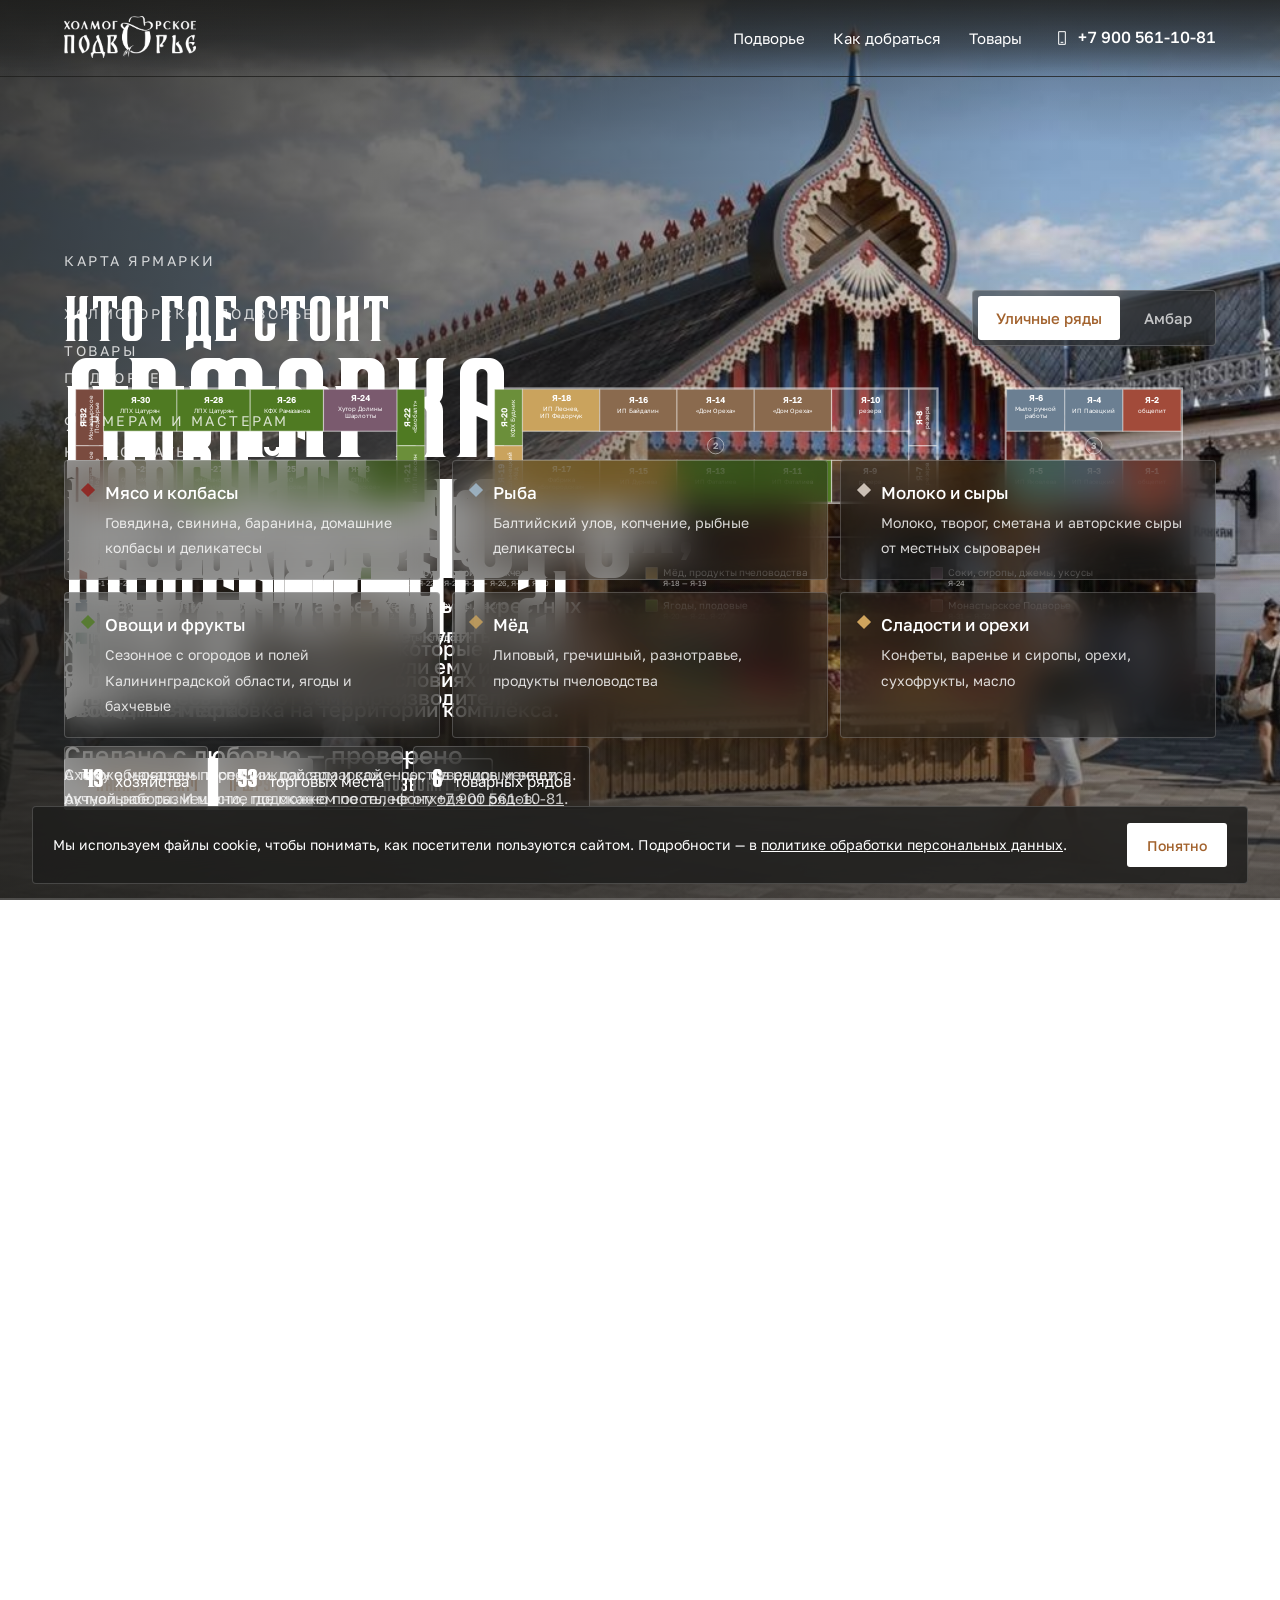
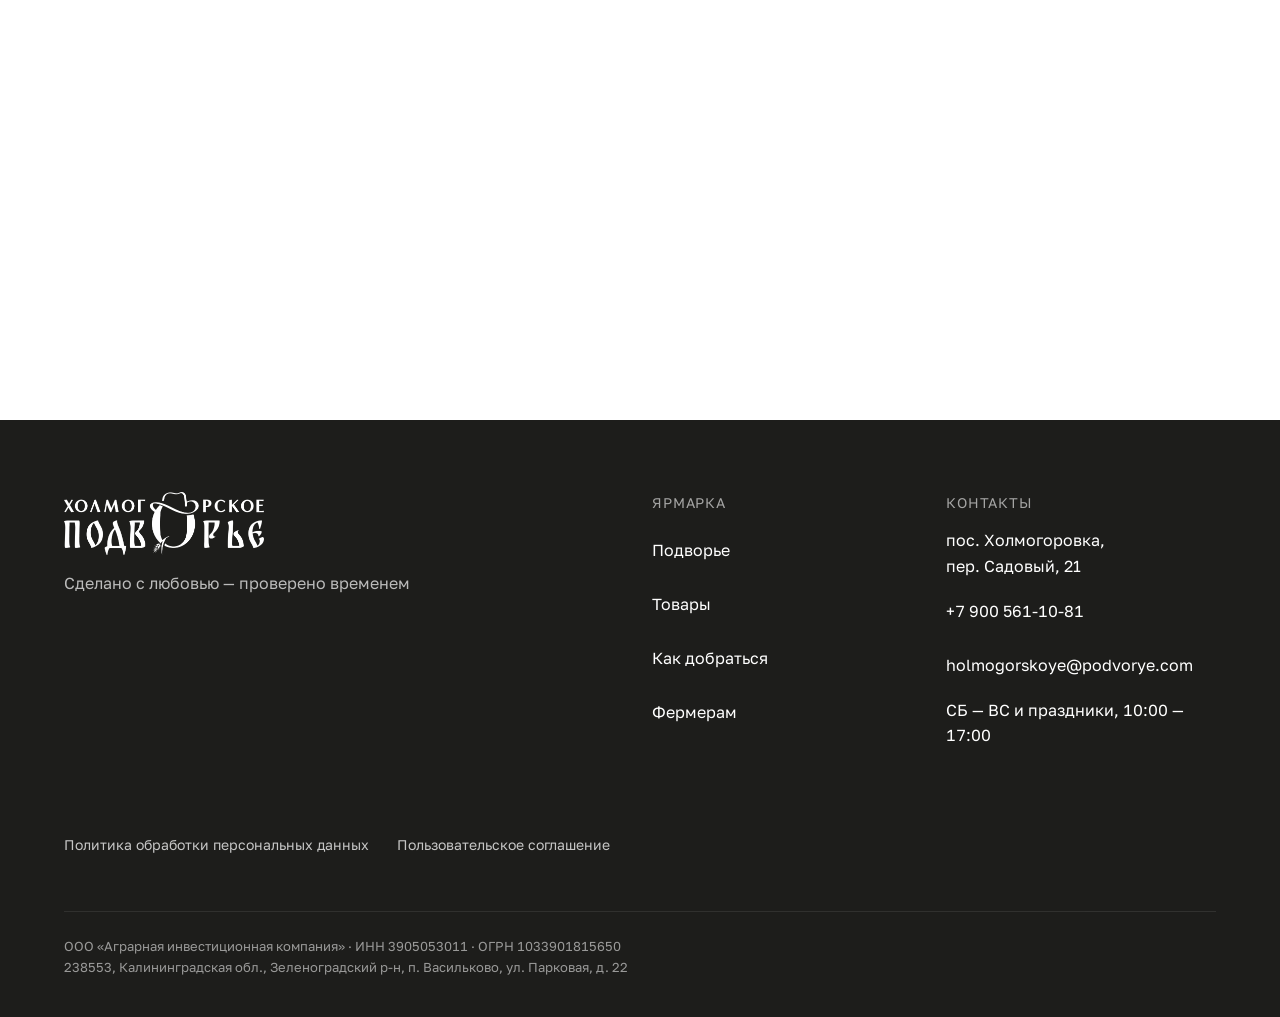
==== commit c058c6dc: "Товарные карточки — по редакции 4 схем Хлеба на ярмарке в ред. 4 нет: единственная кондитерская стои" ====
--- a/index.html
+++ b/index.html
@@ -5,7 +5,7 @@
 <meta name="viewport" content="width=device-width, initial-scale=1">
 <meta name="color-scheme" content="light">
 <title>Ярмарка выходного дня в Холмогоровке — Холмогорское подворье</title>
-<meta name="description" content="Ярмарка выходного дня по субботам, воскресеньям и в праздничные дни, с 10:00 до 17:00. Мясо, рыба, сыры, мёд, хлеб и овощи от местных хозяйств. пос. Холмогоровка, пер. Садовый, 21. Бесплатная парковка на территории комплекса.">
+<meta name="description" content="Ярмарка выходного дня по субботам, воскресеньям и в праздничные дни, с 10:00 до 17:00. Мясо, рыба, сыры, мёд, орехи и овощи от местных хозяйств. пос. Холмогоровка, пер. Садовый, 21. Бесплатная парковка на территории комплекса.">
 <link rel="icon" href="assets/logo/web/mark.png">
 <link rel="preload" as="font" type="font/woff2" href="assets/fonts/Mathison-Regular.woff2">
 <link rel="preload" as="font" type="font/woff2" href="assets/fonts/GolosText-Regular.woff2">
@@ -19,7 +19,7 @@
 <meta property="og:locale" content="ru_RU">
 <meta property="og:url" content="https://podvorye.com/">
 <meta property="og:title" content="Ярмарка выходного дня в Холмогоровке">
-<meta property="og:description" content="По субботам, воскресеньям и в праздничные дни, 10:00—17:00. Мясо, рыба, сыры, мёд, хлеб и овощи от местных хозяйств.">
+<meta property="og:description" content="По субботам, воскресеньям и в праздничные дни, 10:00—17:00. Мясо, рыба, сыры, мёд, орехи и овощи от местных хозяйств.">
 <meta property="og:image" content="https://podvorye.com/assets/social/og.jpg">
 <meta property="og:image:width" content="1200">
 <meta property="og:image:height" content="630">
@@ -180,7 +180,7 @@
             <li class="tile glass">
               <span class="tile__dot" style="background:#931b16"></span>
               <b>Мясо и колбасы</b>
-              <span>Говядина, свинина, баранина, домашние колбасы и сало</span>
+              <span>Говядина, свинина, баранина, домашние колбасы и деликатесы</span>
             </li>
             <li class="tile glass">
               <span class="tile__dot" style="background:#a4bdd1"></span>
@@ -190,7 +190,12 @@
             <li class="tile glass">
               <span class="tile__dot" style="background:#ece1d5"></span>
               <b>Молоко и сыры</b>
-              <span>Творог, сметана, авторские сыры</span>
+              <span>Молоко, творог, сметана и авторские сыры от местных сыроварен</span>
+            </li>
+            <li class="tile glass">
+              <span class="tile__dot" style="background:#4f7a22"></span>
+              <b>Овощи и фрукты</b>
+              <span>Сезонное с огородов и полей Калининградской области, ягоды и бахчевые</span>
             </li>
             <li class="tile glass">
               <span class="tile__dot" style="background:#caa35d"></span>
@@ -199,16 +204,12 @@
             </li>
             <li class="tile glass">
               <span class="tile__dot" style="background:#f3c16d"></span>
-              <b>Хлеб и выпечка</b>
-              <span>Выпечка местных производителей</span>
-            </li>
-            <li class="tile glass">
-              <span class="tile__dot" style="background:#4f7a22"></span>
-              <b>Овощи и фрукты</b>
-              <span>Сезонное с огородов и полей Калининградской области</span>
+              <b>Сладости и орехи</b>
+              <span>Конфеты, варенье и сиропы, орехи, сухофрукты, масло</span>
             </li>
           </ul>
-          <p class="beat__note">А также сувениры и ремесленные товары.</p>
+          <p class="beat__note">А также макароны и специи, рассада и саженцы, сувениры
+            и вещи ручной работы. И место, где можно поесть, не отходя от рядов.</p>
         </article>
 
         <article class="beat col-1-12" id="map" data-beat>
